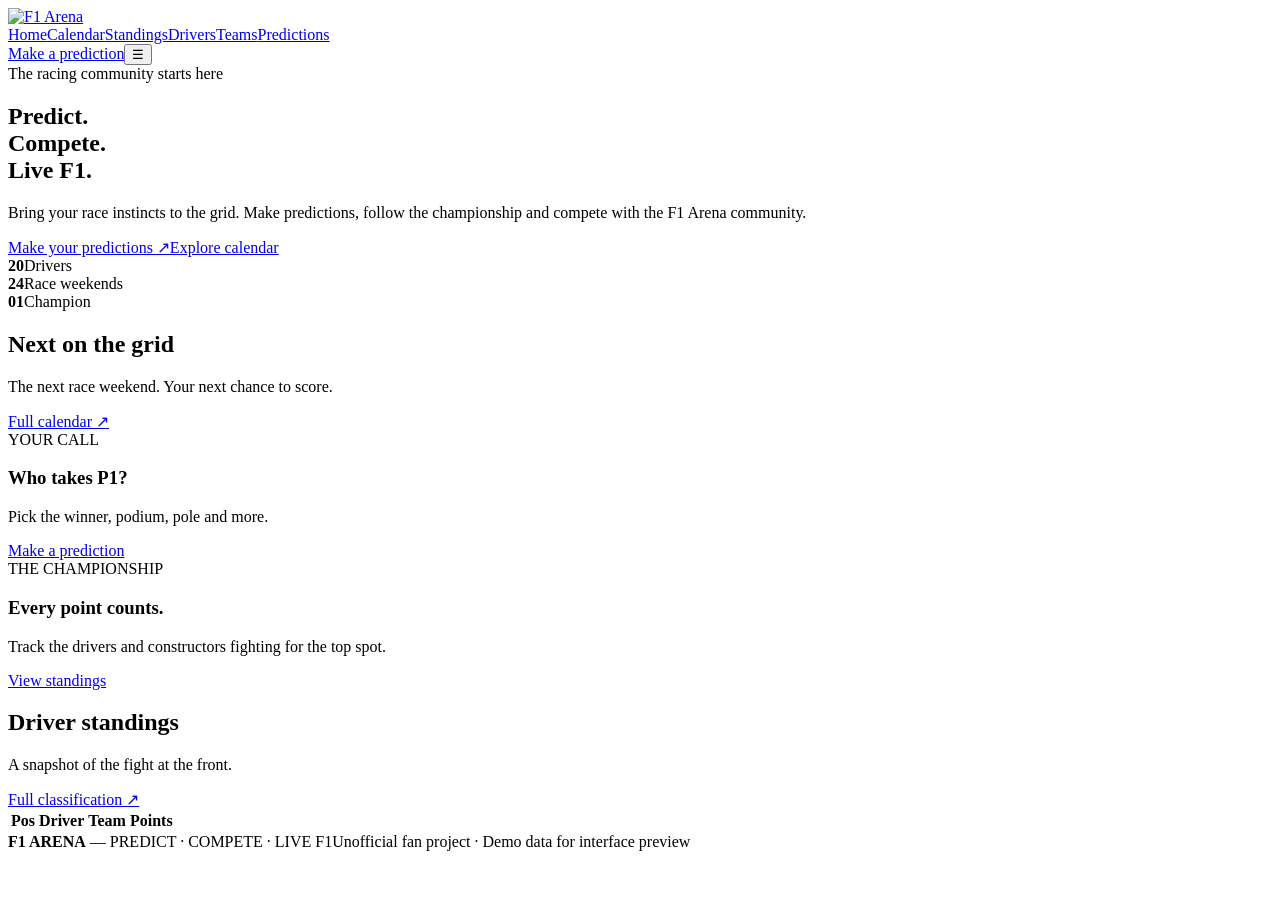
==== index.html @ ac56bf63 "Feat: Ajout du site, premier teste" ====
<!doctype html><html lang="en"><head><meta charset="utf-8"><meta name="viewport" content="width=device-width, initial-scale=1"><meta name="theme-color" content="#070707"><title>Home | F1 Arena</title><link rel="stylesheet" href="css/style.css"></head><body data-page="home"><header class="topbar"><div class="container nav"><a class="brand" href="index.html"><img src="assets/logo-transparent.png" alt="F1 Arena"></a><nav class="navlinks"><a data-page="home" href="index.html">Home</a><a data-page="calendar" href="calendar.html">Calendar</a><a data-page="standings" href="standings.html">Standings</a><a data-page="drivers" href="drivers.html">Drivers</a><a data-page="teams" href="teams.html">Teams</a><a data-page="predictions" href="predictions.html">Predictions</a></nav><a class="btn small" href="predictions.html">Make a prediction</a><button class="menu-toggle" aria-label="Open menu">☰</button></div></header>
<main><section class="hero"><div class="container"><div class="hero-content"><div class="eyebrow">The racing community starts here</div><h1>Predict.<br><span>Compete.</span><br>Live F1.</h1><p>Bring your race instincts to the grid. Make predictions, follow the championship and compete with the F1 Arena community.</p><div class="actions"><a class="btn" href="predictions.html">Make your predictions ↗</a><a class="btn secondary" href="calendar.html">Explore calendar</a></div><div class="hero-stats"><div class="stat"><strong id="driver-count">20</strong><span>Drivers</span></div><div class="stat"><strong>24</strong><span>Race weekends</span></div><div class="stat"><strong>01</strong><span>Champion</span></div></div></div></div></section>
<section class="section"><div class="container"><div class="section-head"><div><div class="redline"></div><h2>Next on the grid</h2><p>The next race weekend. Your next chance to score.</p></div><a class="btn secondary small" href="calendar.html">Full calendar ↗</a></div><div class="grid three"><article class="card race-card" id="next-race"></article><article class="card race-card"><div class="round">YOUR CALL</div><h3>Who takes P1?</h3><p>Pick the winner, podium, pole and more.</p><div class="actions"><a class="btn small" href="predictions.html">Make a prediction</a></div></article><article class="card race-card"><div class="round">THE CHAMPIONSHIP</div><h3>Every point counts.</h3><p>Track the drivers and constructors fighting for the top spot.</p><div class="actions"><a class="btn secondary small" href="standings.html">View standings</a></div></article></div></div></section>
<section class="section" style="padding-top:0"><div class="container"><div class="section-head"><div><div class="redline"></div><h2>Driver standings</h2><p>A snapshot of the fight at the front.</p></div><a class="btn secondary small" href="standings.html">Full classification ↗</a></div><div class="panel table-wrap"><table><thead><tr><th>Pos</th><th>Driver</th><th>Team</th><th style="text-align:right">Points</th></tr></thead><tbody id="home-standings"></tbody></table></div></div></section></main><footer class="footer"><div class="container footer-inner"><span><strong>F1 ARENA</strong> — PREDICT · COMPETE · LIVE F1</span><span>Unofficial fan project · Demo data for interface preview</span></div></footer><script src="js/data.js"></script><script src="js/app.js"></script></body></html>
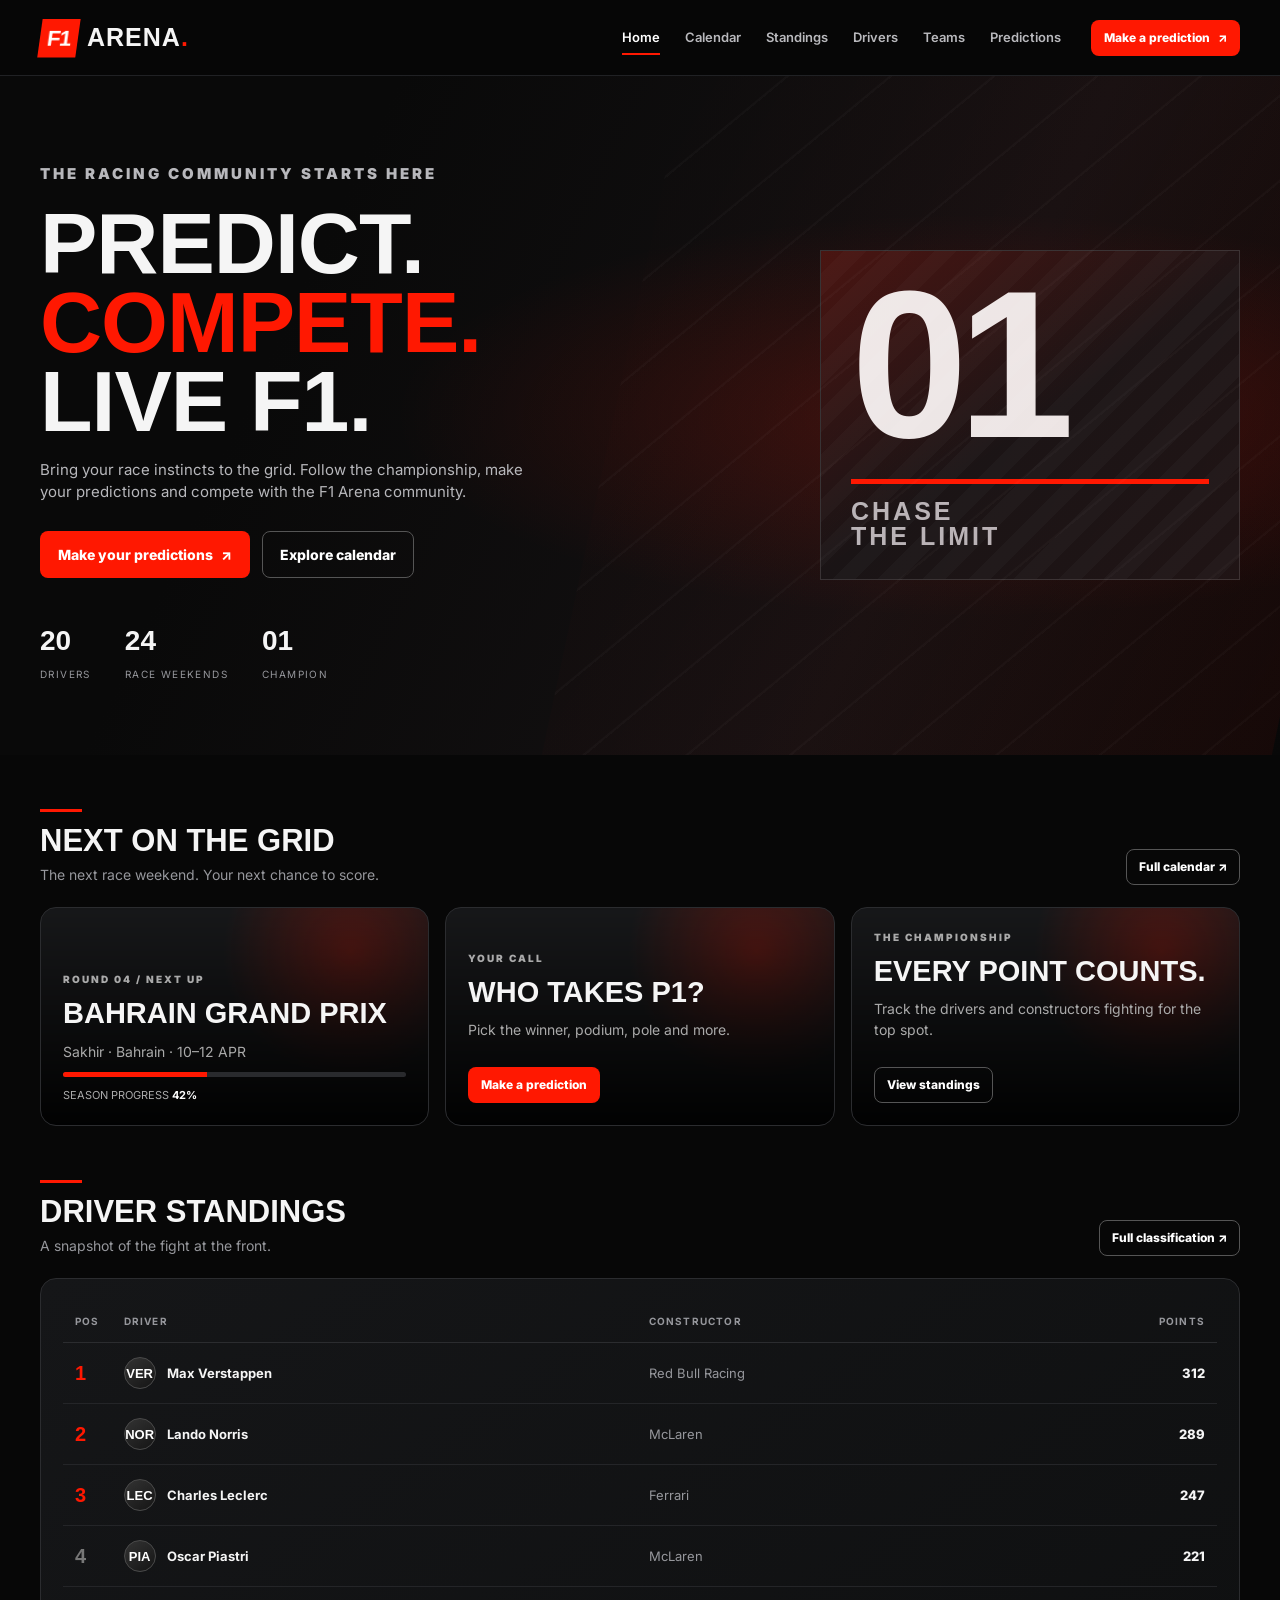
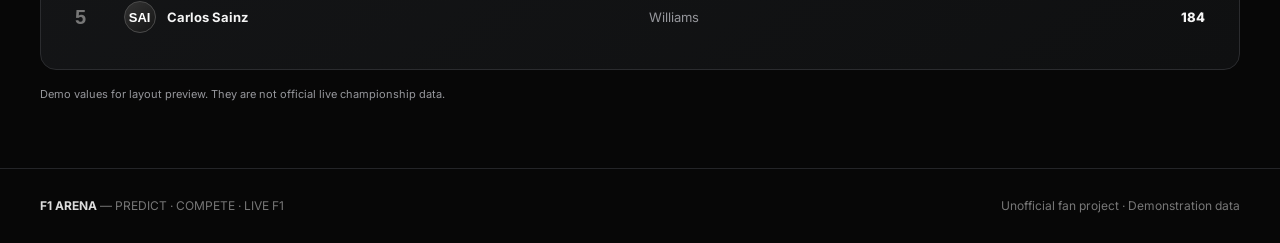
==== commit d8fbc75e: "Feat: Mise a jour du site" ====
--- a/index.html
+++ b/index.html
@@ -1,4 +1,114 @@
-<!doctype html><html lang="en"><head><meta charset="utf-8"><meta name="viewport" content="width=device-width, initial-scale=1"><meta name="theme-color" content="#070707"><title>Home | F1 Arena</title><link rel="stylesheet" href="css/style.css"></head><body data-page="home"><header class="topbar"><div class="container nav"><a class="brand" href="index.html"><img src="assets/logo-transparent.png" alt="F1 Arena"></a><nav class="navlinks"><a data-page="home" href="index.html">Home</a><a data-page="calendar" href="calendar.html">Calendar</a><a data-page="standings" href="standings.html">Standings</a><a data-page="drivers" href="drivers.html">Drivers</a><a data-page="teams" href="teams.html">Teams</a><a data-page="predictions" href="predictions.html">Predictions</a></nav><a class="btn small" href="predictions.html">Make a prediction</a><button class="menu-toggle" aria-label="Open menu">☰</button></div></header>
-<main><section class="hero"><div class="container"><div class="hero-content"><div class="eyebrow">The racing community starts here</div><h1>Predict.<br><span>Compete.</span><br>Live F1.</h1><p>Bring your race instincts to the grid. Make predictions, follow the championship and compete with the F1 Arena community.</p><div class="actions"><a class="btn" href="predictions.html">Make your predictions ↗</a><a class="btn secondary" href="calendar.html">Explore calendar</a></div><div class="hero-stats"><div class="stat"><strong id="driver-count">20</strong><span>Drivers</span></div><div class="stat"><strong>24</strong><span>Race weekends</span></div><div class="stat"><strong>01</strong><span>Champion</span></div></div></div></div></section>
-<section class="section"><div class="container"><div class="section-head"><div><div class="redline"></div><h2>Next on the grid</h2><p>The next race weekend. Your next chance to score.</p></div><a class="btn secondary small" href="calendar.html">Full calendar ↗</a></div><div class="grid three"><article class="card race-card" id="next-race"></article><article class="card race-card"><div class="round">YOUR CALL</div><h3>Who takes P1?</h3><p>Pick the winner, podium, pole and more.</p><div class="actions"><a class="btn small" href="predictions.html">Make a prediction</a></div></article><article class="card race-card"><div class="round">THE CHAMPIONSHIP</div><h3>Every point counts.</h3><p>Track the drivers and constructors fighting for the top spot.</p><div class="actions"><a class="btn secondary small" href="standings.html">View standings</a></div></article></div></div></section>
-<section class="section" style="padding-top:0"><div class="container"><div class="section-head"><div><div class="redline"></div><h2>Driver standings</h2><p>A snapshot of the fight at the front.</p></div><a class="btn secondary small" href="standings.html">Full classification ↗</a></div><div class="panel table-wrap"><table><thead><tr><th>Pos</th><th>Driver</th><th>Team</th><th style="text-align:right">Points</th></tr></thead><tbody id="home-standings"></tbody></table></div></div></section></main><footer class="footer"><div class="container footer-inner"><span><strong>F1 ARENA</strong> — PREDICT · COMPETE · LIVE F1</span><span>Unofficial fan project · Demo data for interface preview</span></div></footer><script src="js/data.js"></script><script src="js/app.js"></script></body></html>
+<!doctype html>
+<html lang="en">
+<head>
+    <meta charset="utf-8">
+    <meta name="viewport" content="width=device-width, initial-scale=1">
+    <meta name="theme-color" content="#070707">
+    <title>F1 Arena | Predict. Compete. Live F1.</title>
+    <meta name="description" content="Follow the F1 Arena championship, explore drivers and teams, and make race predictions.">
+    <link rel="stylesheet" href="css/style.css">
+</head>
+<body data-page="home">
+    <header class="topbar">
+        <div class="container nav">
+            <a class="brand" href="index.html" aria-label="F1 Arena home">
+                <span class="brand-mark">F1</span>
+                <span class="brand-name">ARENA<span class="brand-dot">.</span></span>
+            </a>
+            <button class="menu-toggle" type="button" aria-expanded="false" aria-controls="primary-navigation" aria-label="Open navigation">☰</button>
+            <nav class="navlinks" id="primary-navigation" aria-label="Main navigation">
+                <a data-page="home" href="index.html">Home</a>
+                <a data-page="calendar" href="calendar.html">Calendar</a>
+                <a data-page="standings" href="standings.html">Standings</a>
+                <a data-page="drivers" href="drivers.html">Drivers</a>
+                <a data-page="teams" href="teams.html">Teams</a>
+                <a data-page="predictions" href="predictions.html">Predictions</a>
+            </nav>
+            <a class="btn small nav-cta" href="predictions.html">Make a prediction <span aria-hidden="true">↗</span></a>
+        </div>
+    </header>
+    <main>
+        <section class="hero">
+            <div class="container hero-layout">
+                <div class="hero-content">
+                    <p class="eyebrow">The racing community starts here</p>
+                    <h1>Predict.<br><span>Compete.</span><br>Live F1.</h1>
+                    <p class="hero-copy">Bring your race instincts to the grid. Follow the championship, make your predictions and compete with the F1 Arena community.</p>
+                    <div class="actions">
+                        <a class="btn" href="predictions.html">Make your predictions <span aria-hidden="true">↗</span></a>
+                        <a class="btn secondary" href="calendar.html">Explore calendar</a>
+                    </div>
+                    <div class="hero-stats">
+                        <div class="stat"><strong>20</strong><span>Drivers</span></div>
+                        <div class="stat"><strong>24</strong><span>Race weekends</span></div>
+                        <div class="stat"><strong>01</strong><span>Champion</span></div>
+                    </div>
+                </div>
+                <div class="hero-visual" aria-hidden="true">
+                    <div class="visual-number">01</div>
+                    <div class="visual-line"></div>
+                    <p>CHASE<br>THE LIMIT</p>
+                </div>
+            </div>
+        </section>
+
+        <section class="section">
+            <div class="container">
+                <div class="section-head">
+                    <div><div class="redline"></div><h2>Next on the grid</h2><p>The next race weekend. Your next chance to score.</p></div>
+                    <a class="btn secondary small" href="calendar.html">Full calendar ↗</a>
+                </div>
+                <div class="grid three">
+                    <article class="card race-card race-card-featured">
+                        <p class="round">ROUND 04 / NEXT UP</p>
+                        <h3>Bahrain Grand Prix</h3>
+                        <p>Sakhir · Bahrain · 10–12 APR</p>
+                        <div class="bar"><span style="width:42%"></span></div>
+                        <p class="progress-label">SEASON PROGRESS <strong>42%</strong></p>
+                    </article>
+                    <article class="card race-card">
+                        <p class="round">YOUR CALL</p><h3>Who takes P1?</h3>
+                        <p>Pick the winner, podium, pole and more.</p>
+                        <div class="actions"><a class="btn small" href="predictions.html">Make a prediction</a></div>
+                    </article>
+                    <article class="card race-card">
+                        <p class="round">THE CHAMPIONSHIP</p><h3>Every point counts.</h3>
+                        <p>Track the drivers and constructors fighting for the top spot.</p>
+                        <div class="actions"><a class="btn secondary small" href="standings.html">View standings</a></div>
+                    </article>
+                </div>
+            </div>
+        </section>
+
+        <section class="section section-topless">
+            <div class="container">
+                <div class="section-head">
+                    <div><div class="redline"></div><h2>Driver standings</h2><p>A snapshot of the fight at the front.</p></div>
+                    <a class="btn secondary small" href="standings.html">Full classification ↗</a>
+                </div>
+                <div class="panel table-wrap">
+                    <table>
+                        <thead><tr><th>Pos</th><th>Driver</th><th>Constructor</th><th class="align-right">Points</th></tr></thead>
+                        <tbody>
+                            <tr><td class="pos top">1</td><td><div class="driver-cell"><span class="driver-avatar">VER</span><strong>Max Verstappen</strong></div></td><td class="muted">Red Bull Racing</td><td class="points">312</td></tr>
+                            <tr><td class="pos top">2</td><td><div class="driver-cell"><span class="driver-avatar">NOR</span><strong>Lando Norris</strong></div></td><td class="muted">McLaren</td><td class="points">289</td></tr>
+                            <tr><td class="pos top">3</td><td><div class="driver-cell"><span class="driver-avatar">LEC</span><strong>Charles Leclerc</strong></div></td><td class="muted">Ferrari</td><td class="points">247</td></tr>
+                            <tr><td class="pos">4</td><td><div class="driver-cell"><span class="driver-avatar">PIA</span><strong>Oscar Piastri</strong></div></td><td class="muted">McLaren</td><td class="points">221</td></tr>
+                            <tr><td class="pos">5</td><td><div class="driver-cell"><span class="driver-avatar">SAI</span><strong>Carlos Sainz</strong></div></td><td class="muted">Williams</td><td class="points">184</td></tr>
+                        </tbody>
+                    </table>
+                </div>
+                <p class="data-note">Demo values for layout preview. They are not official live championship data.</p>
+            </div>
+        </section>
+    </main>
+    <footer class="footer">
+        <div class="container footer-inner">
+            <span><strong>F1 ARENA</strong> — PREDICT · COMPETE · LIVE F1</span>
+            <span>Unofficial fan project · Demonstration data</span>
+        </div>
+    </footer>
+    <script src="js/data.js"></script>
+    <script src="js/app.js"></script>
+</body>
+</html>
--- a/css/style.css
+++ b/css/style.css
@@ -0,0 +1,1049 @@
+/* =========================================================
+   F1 ARENA — DESIGN SYSTEM
+   Direction artistique : carbone, rouge course, contraste net
+   CSS écrit manuellement, organisé par composants.
+   ========================================================= */
+
+/* 01. Fondations */
+@import url('https://fonts.googleapis.com/css2?family=Barlow+Condensed:wght@500;600;700;800;900&family=Inter:wght@400;500;600;700;800&display=swap');
+
+:root {
+    --color-red: #ff1801;
+    --color-red-dark: #d91605;
+    --color-background: #070707;
+    --color-surface: #111214;
+    --color-surface-raised: #17181a;
+    --color-border: #2b2c2f;
+    --color-text: #f5f5f5;
+    --color-text-soft: #b8b8bc;
+    --color-muted: #96979c;
+    --color-green: #77e0a0;
+
+    --font-body: 'Inter', Arial, sans-serif;
+    --font-display: 'Barlow Condensed', Impact, sans-serif;
+
+    --radius-small: 8px;
+    --radius-medium: 12px;
+    --radius-large: 16px;
+
+    --content-width: 1200px;
+    --page-gutter: 20px;
+}
+
+/* 02. Reset et styles généraux */
+* {
+    box-sizing: border-box;
+}
+
+html {
+    scroll-behavior: smooth;
+}
+
+body {
+    margin: 0;
+    background: var(--color-background);
+    color: var(--color-text);
+    font-family: var(--font-body);
+    font-size: 14px;
+    line-height: 1.5;
+}
+
+img {
+    display: block;
+    max-width: 100%;
+}
+
+a {
+    color: inherit;
+    text-decoration: none;
+}
+
+button,
+input,
+select,
+textarea {
+    font: inherit;
+}
+
+button,
+.btn {
+    display: inline-flex;
+    align-items: center;
+    justify-content: center;
+    gap: 8px;
+    padding: 12px 17px;
+    border: 1px solid transparent;
+    border-radius: var(--radius-small);
+    background: var(--color-red);
+    color: #fff;
+    font-weight: 800;
+    cursor: pointer;
+    transition: background-color .2s ease, border-color .2s ease, transform .2s ease;
+}
+
+button:hover,
+.btn:hover {
+    background: var(--color-red-dark);
+    transform: translateY(-1px);
+}
+
+button:focus-visible,
+a:focus-visible,
+input:focus-visible,
+select:focus-visible {
+    outline: 2px solid var(--color-red);
+    outline-offset: 3px;
+}
+
+.btn.secondary {
+    border-color: #555;
+    background: transparent;
+    color: #fff;
+}
+
+.btn.secondary:hover {
+    border-color: var(--color-red);
+    background: rgba(255, 24, 1, .08);
+}
+
+.btn.small {
+    padding: 8px 12px;
+    font-size: 12px;
+}
+
+/* 03. Conteneur et navigation */
+.container {
+    width: min(var(--content-width), calc(100% - 2 * var(--page-gutter)));
+    margin-inline: auto;
+}
+
+.topbar {
+    position: sticky;
+    z-index: 20;
+    top: 0;
+    height: 76px;
+    border-bottom: 1px solid #202124;
+    background: rgba(7, 7, 7, .94);
+    backdrop-filter: blur(16px);
+}
+
+.nav {
+    display: flex;
+    align-items: center;
+    gap: 30px;
+    height: 100%;
+}
+
+.brand {
+    display: flex;
+    align-items: center;
+    margin-right: auto;
+}
+
+.brand img {
+    width: 150px;
+    max-height: 48px;
+    object-fit: contain;
+}
+
+.navlinks {
+    display: flex;
+    align-items: center;
+    gap: 25px;
+}
+
+.navlinks a {
+    position: relative;
+    padding-block: 8px;
+    color: #b9b9bd;
+    font-size: 13px;
+    font-weight: 600;
+    transition: color .2s ease;
+}
+
+.navlinks a:hover,
+.navlinks a.active {
+    color: #fff;
+}
+
+.navlinks a.active::after {
+    position: absolute;
+    right: 0;
+    bottom: 0;
+    left: 0;
+    height: 2px;
+    background: var(--color-red);
+    content: '';
+}
+
+.menu-toggle {
+    display: none;
+    padding: 9px 12px;
+    border-color: var(--color-border);
+    background: #1c1d1f;
+}
+
+/* 04. Accueil et grands titres */
+.hero {
+    position: relative;
+    display: flex;
+    align-items: center;
+    min-height: 530px;
+    overflow: hidden;
+    background:
+        radial-gradient(ellipse at 76% 50%, rgba(255, 24, 1, .19), transparent 42%),
+        linear-gradient(115deg, #090909 25%, #141112 70%, #080808);
+}
+
+.hero::after {
+    position: absolute;
+    top: 0;
+    right: -5%;
+    width: 57%;
+    height: 100%;
+    background:
+        linear-gradient(110deg, transparent, rgba(255, 24, 1, .06)),
+        repeating-linear-gradient(
+            135deg,
+            transparent 0 70px,
+            rgba(255, 255, 255, .025) 71px 73px
+        );
+    content: '';
+    transform: skewX(-12deg);
+    pointer-events: none;
+}
+
+.hero-content {
+    position: relative;
+    z-index: 1;
+    max-width: 610px;
+    padding-block: 72px;
+}
+
+.eyebrow {
+    color: var(--color-red);
+    font-size: 11px;
+    font-weight: 900;
+    letter-spacing: 3px;
+    text-transform: uppercase;
+}
+
+.hero h1,
+.page-title {
+    margin: 18px 0;
+    font-family: var(--font-display);
+    font-size: clamp(48px, 7vw, 86px);
+    font-weight: 900;
+    line-height: .92;
+    letter-spacing: -1px;
+    text-transform: uppercase;
+}
+
+.hero h1 span {
+    color: var(--color-red);
+}
+
+.hero p {
+    max-width: 490px;
+    color: var(--color-text-soft);
+    font-size: 15px;
+}
+
+.actions {
+    display: flex;
+    flex-wrap: wrap;
+    gap: 12px;
+    margin-top: 27px;
+}
+
+.hero-stats {
+    display: flex;
+    gap: 34px;
+    margin-top: 42px;
+}
+
+.stat strong {
+    display: block;
+    font-family: var(--font-display);
+    font-size: 28px;
+}
+
+.stat span {
+    color: var(--color-muted);
+    font-size: 10px;
+    letter-spacing: 1.4px;
+    text-transform: uppercase;
+}
+
+.page-hero {
+    padding: 55px 0 32px;
+    border-bottom: 1px solid #202124;
+    background: radial-gradient(ellipse at 85% 0, rgba(255, 24, 1, .14), transparent 40%);
+}
+
+.page-title {
+    margin: 10px 0;
+    font-size: 58px;
+}
+
+.page-hero p {
+    max-width: 620px;
+    color: var(--color-muted);
+}
+
+/* 05. Sections et grilles */
+.section {
+    padding-block: 54px;
+}
+
+.section-head {
+    display: flex;
+    align-items: flex-end;
+    justify-content: space-between;
+    gap: 20px;
+    margin-bottom: 22px;
+}
+
+.section-head h2,
+.panel-title {
+    margin: 0;
+    font-family: var(--font-display);
+    font-size: 31px;
+    font-weight: 800;
+    line-height: 1;
+    text-transform: uppercase;
+}
+
+.section-head p {
+    margin: 8px 0 0;
+    color: var(--color-muted);
+}
+
+.redline {
+    width: 42px;
+    height: 3px;
+    margin-bottom: 13px;
+    background: var(--color-red);
+}
+
+.grid {
+    display: grid;
+    gap: 16px;
+}
+
+.grid.three {
+    grid-template-columns: repeat(3, minmax(0, 1fr));
+}
+
+.grid.two {
+    grid-template-columns: repeat(2, minmax(0, 1fr));
+}
+
+/* 06. Cartes et panneaux */
+.card,
+.panel {
+    overflow: hidden;
+    border: 1px solid var(--color-border);
+    border-radius: var(--radius-large);
+    background: linear-gradient(145deg, #151618, #0f1011);
+}
+
+.card-pad {
+    padding: 22px;
+}
+
+.race-card {
+    position: relative;
+    display: flex;
+    min-height: 210px;
+    flex-direction: column;
+    justify-content: flex-end;
+    padding: 22px;
+    background:
+        linear-gradient(0deg, rgba(0, 0, 0, .95), rgba(0, 0, 0, .1)),
+        radial-gradient(circle at 80% 20%, rgba(255, 24, 1, .28), transparent 36%),
+        #191a1c;
+}
+
+.round {
+    color: var(--color-red);
+    font-size: 10px;
+    font-weight: 900;
+    letter-spacing: 2px;
+}
+
+.race-card h3 {
+    margin: 5px 0;
+    font-family: var(--font-display);
+    font-size: 29px;
+    text-transform: uppercase;
+}
+
+.race-card p {
+    margin: 0;
+    color: #aaa;
+}
+
+.tag {
+    display: inline-block;
+    padding: 4px 7px;
+    border: 1px solid #4b2824;
+    border-radius: 5px;
+    color: #ff6c5e;
+    font-size: 10px;
+    font-weight: 800;
+    letter-spacing: 1px;
+    text-transform: uppercase;
+}
+
+.panel {
+    padding: 22px;
+}
+
+/* 07. Classements et tableaux */
+.table-wrap {
+    overflow-x: auto;
+}
+
+table {
+    width: 100%;
+    border-collapse: collapse;
+    white-space: nowrap;
+}
+
+th {
+    padding: 13px 12px;
+    border-bottom: 1px solid var(--color-border);
+    color: var(--color-muted);
+    font-size: 10px;
+    font-weight: 700;
+    letter-spacing: 1.2px;
+    text-align: left;
+    text-transform: uppercase;
+}
+
+td {
+    padding: 14px 12px;
+    border-bottom: 1px solid #242528;
+    font-size: 13px;
+}
+
+tbody tr:last-child td {
+    border-bottom: 0;
+}
+
+tbody tr:hover {
+    background: #1b1c1f;
+}
+
+.pos {
+    width: 35px;
+    color: #777;
+    font-family: var(--font-display);
+    font-size: 20px;
+    font-weight: 800;
+}
+
+.pos.top {
+    color: var(--color-red);
+}
+
+.driver-cell {
+    display: flex;
+    align-items: center;
+    gap: 11px;
+    font-weight: 700;
+}
+
+.driver-avatar {
+    display: grid;
+    width: 32px;
+    height: 32px;
+    place-items: center;
+    border: 1px solid #4a4a4a;
+    border-radius: 50%;
+    background: linear-gradient(145deg, #333, #151515);
+    color: #fff;
+    font-family: var(--font-display);
+    font-weight: 900;
+}
+
+.team-mark {
+    display: inline-block;
+    width: 3px;
+    height: 23px;
+    margin-right: 8px;
+    border-radius: 3px;
+    background: var(--color-red);
+    vertical-align: middle;
+}
+
+.points {
+    font-weight: 800;
+    text-align: right;
+}
+
+.muted {
+    color: var(--color-muted);
+}
+
+.bar {
+    height: 5px;
+    overflow: hidden;
+    margin-top: 10px;
+    border-radius: 5px;
+    background: #292a2d;
+}
+
+.bar span {
+    display: block;
+    height: 100%;
+    background: var(--color-red);
+}
+
+/* 08. Champs, filtres et formulaires */
+.filters {
+    display: flex;
+    flex-wrap: wrap;
+    gap: 10px;
+    margin: 20px 0;
+}
+
+.field {
+    min-width: 170px;
+    padding: 11px 12px;
+    border: 1px solid #36373a;
+    border-radius: var(--radius-small);
+    outline: none;
+    background: #0a0a0a;
+    color: var(--color-text);
+}
+
+.field:focus {
+    border-color: var(--color-red);
+}
+
+.prediction-form {
+    display: grid;
+    grid-template-columns: repeat(3, minmax(0, 1fr));
+    gap: 14px;
+}
+
+.prediction-field {
+    padding: 15px;
+    border: 1px solid var(--color-border);
+    border-radius: 10px;
+    background: var(--color-surface-raised);
+}
+
+.prediction-field label {
+    display: block;
+    margin-bottom: 10px;
+    font-size: 12px;
+    font-weight: 800;
+}
+
+.prediction-field select {
+    width: 100%;
+    min-width: 0;
+}
+
+.notice {
+    margin: 18px 0;
+    padding: 14px 16px;
+    border: 1px solid #4a2520;
+    border-radius: 9px;
+    background: #191312;
+    color: #ffb2a9;
+    font-size: 12px;
+}
+
+.empty {
+    padding: 35px;
+    color: var(--color-muted);
+    text-align: center;
+}
+
+/* 09. Pilotes et écuries */
+.driver-grid {
+    display: grid;
+    grid-template-columns: repeat(4, minmax(0, 1fr));
+    gap: 14px;
+}
+
+.driver-card {
+    padding: 0;
+}
+
+.driver-top {
+    display: flex;
+    align-items: flex-start;
+    justify-content: space-between;
+    height: 100px;
+    padding: 18px;
+    border-bottom: 3px solid var(--color-red);
+    background:
+        radial-gradient(circle at 80% 30%, rgba(255, 24, 1, .24), transparent 35%),
+        #191a1c;
+}
+
+.driver-number {
+    color: #eee;
+    font-family: var(--font-display);
+    font-size: 48px;
+    font-weight: 900;
+    line-height: 1;
+}
+
+.driver-card h3 {
+    margin: 0;
+    font-family: var(--font-display);
+    font-size: 24px;
+    text-transform: uppercase;
+}
+
+.driver-card .muted {
+    font-size: 12px;
+}
+
+.driver-meta {
+    display: flex;
+    justify-content: space-between;
+    margin-top: 18px;
+    padding-top: 14px;
+    border-top: 1px solid var(--color-border);
+}
+
+.team-grid {
+    display: grid;
+    grid-template-columns: repeat(2, minmax(0, 1fr));
+    gap: 16px;
+}
+
+.team-card {
+    position: relative;
+    padding: 22px;
+}
+
+.team-card::before {
+    position: absolute;
+    top: 0;
+    bottom: 0;
+    left: 0;
+    width: 4px;
+    background: var(--team-color, var(--color-red));
+    content: '';
+}
+
+.team-card h3 {
+    margin: 0;
+    font-family: var(--font-display);
+    font-size: 28px;
+    text-transform: uppercase;
+}
+
+.team-drivers {
+    display: flex;
+    flex-wrap: wrap;
+    gap: 8px;
+    margin: 18px 0;
+}
+
+.pill {
+    padding: 8px 10px;
+    border: 1px solid #333438;
+    border-radius: 7px;
+    color: #ddd;
+    font-size: 12px;
+}
+
+/* 10. Indicateurs, calendrier et pied de page */
+.kpi-grid {
+    display: grid;
+    grid-template-columns: repeat(4, minmax(0, 1fr));
+    gap: 12px;
+}
+
+.kpi {
+    padding: 20px;
+    border: 1px solid var(--color-border);
+    border-radius: var(--radius-medium);
+    background: var(--color-surface);
+}
+
+.kpi strong {
+    display: block;
+    font-family: var(--font-display);
+    font-size: 34px;
+}
+
+.kpi span {
+    color: var(--color-muted);
+    font-size: 10px;
+    letter-spacing: 1px;
+    text-transform: uppercase;
+}
+
+.calendar-row {
+    display: grid;
+    grid-template-columns: 65px 1fr auto;
+    align-items: center;
+    gap: 15px;
+    padding: 18px;
+    border-bottom: 1px solid var(--color-border);
+}
+
+.calendar-row:last-child {
+    border-bottom: 0;
+}
+
+.calendar-round {
+    color: var(--color-red);
+    font-family: var(--font-display);
+    font-size: 25px;
+}
+
+.calendar-row h3 {
+    margin: 0;
+    font-size: 15px;
+}
+
+.calendar-row p {
+    margin: 3px 0 0;
+    color: var(--color-muted);
+    font-size: 12px;
+}
+
+.mobile-only {
+    display: none;
+}
+
+.footer {
+    padding: 28px 0;
+    border-top: 1px solid #242528;
+    color: #777;
+    font-size: 12px;
+}
+
+.footer-inner {
+    display: flex;
+    flex-wrap: wrap;
+    justify-content: space-between;
+    gap: 20px;
+}
+
+.footer strong {
+    color: #ddd;
+}
+
+/* 11. Adaptation tablette */
+@media (max-width: 900px) {
+    .navlinks {
+        gap: 14px;
+    }
+
+    .navlinks a {
+        font-size: 12px;
+    }
+
+    .driver-grid {
+        grid-template-columns: repeat(2, minmax(0, 1fr));
+    }
+
+    .grid.three {
+        grid-template-columns: repeat(2, minmax(0, 1fr));
+    }
+
+    .prediction-form {
+        grid-template-columns: repeat(2, minmax(0, 1fr));
+    }
+
+    .kpi-grid {
+        grid-template-columns: repeat(2, minmax(0, 1fr));
+    }
+}
+
+/* 12. Adaptation mobile */
+@media (max-width: 650px) {
+    :root {
+        --page-gutter: 14px;
+    }
+
+    .topbar {
+        height: 66px;
+    }
+
+    .brand img {
+        width: 125px;
+    }
+
+    .menu-toggle {
+        display: inline-flex;
+    }
+
+    .nav {
+        gap: 12px;
+    }
+
+    .navlinks {
+        position: absolute;
+        top: 65px;
+        right: 0;
+        left: 0;
+        display: none;
+        align-items: stretch;
+        flex-direction: column;
+        gap: 0;
+        padding: 18px 22px;
+        border-bottom: 1px solid var(--color-border);
+        background: #0b0b0b;
+    }
+
+    .navlinks.open {
+        display: flex;
+    }
+
+    .navlinks a {
+        padding: 12px 0;
+        font-size: 14px;
+    }
+
+    .navlinks a.active::after {
+        display: none;
+    }
+
+    .nav .btn {
+        display: none;
+    }
+
+    .hero {
+        min-height: 470px;
+    }
+
+    .hero-content {
+        padding-block: 50px;
+    }
+
+    .hero h1 {
+        font-size: 58px;
+    }
+
+    .hero-stats {
+        gap: 20px;
+    }
+
+    .stat strong {
+        font-size: 24px;
+    }
+
+    .section {
+        padding-block: 38px;
+    }
+
+    .grid.three,
+    .grid.two,
+    .team-grid {
+        grid-template-columns: 1fr;
+    }
+
+    .driver-grid {
+        grid-template-columns: repeat(2, minmax(0, 1fr));
+        gap: 10px;
+    }
+
+    .driver-top {
+        height: 85px;
+        padding: 13px;
+    }
+
+    .driver-number {
+        font-size: 37px;
+    }
+
+    .driver-card .card-pad {
+        padding: 14px;
+    }
+
+    .driver-card h3 {
+        font-size: 20px;
+    }
+
+    .prediction-form {
+        grid-template-columns: 1fr;
+    }
+
+    .page-title {
+        font-size: 48px;
+    }
+
+    .calendar-row {
+        grid-template-columns: 44px 1fr;
+        gap: 10px;
+    }
+
+    .calendar-row .tag {
+        grid-column: 2;
+        justify-self: start;
+    }
+
+    .section-head {
+        align-items: flex-start;
+        flex-direction: column;
+    }
+
+    .kpi-grid {
+        gap: 8px;
+    }
+
+    .kpi {
+        padding: 14px;
+    }
+
+    .kpi strong {
+        font-size: 28px;
+    }
+}
+
+
+/* 13. Ajustements du HTML manuel */
+[hidden] { display: none !important; }
+
+.brand {
+    display: inline-flex;
+    align-items: center;
+    gap: 9px;
+    margin-right: auto;
+    white-space: nowrap;
+}
+.brand-mark {
+    display: grid;
+    width: 38px;
+    height: 38px;
+    place-items: center;
+    transform: skewX(-8deg);
+    background: var(--color-red);
+    color: #fff;
+    font-family: var(--font-display);
+    font-size: 22px;
+    font-weight: 900;
+    letter-spacing: -1px;
+}
+.brand-name {
+    font-family: var(--font-display);
+    font-size: 25px;
+    font-weight: 900;
+    letter-spacing: 1px;
+}
+.brand-dot, .title-dot { color: var(--color-red); }
+.hero-layout {
+    display: flex;
+    align-items: center;
+    justify-content: space-between;
+    gap: 36px;
+}
+.hero-visual {
+    position: relative;
+    display: flex;
+    width: min(40%, 420px);
+    min-height: 330px;
+    flex-direction: column;
+    justify-content: center;
+    overflow: hidden;
+    padding: 30px;
+    border: 1px solid #343436;
+    background:
+        linear-gradient(145deg, rgba(255,24,1,.22), transparent 52%),
+        repeating-linear-gradient(135deg, #141416 0 16px, #191a1c 16px 32px);
+}
+.visual-number {
+    color: rgba(255,255,255,.92);
+    font-family: var(--font-display);
+    font-size: clamp(100px, 18vw, 210px);
+    font-weight: 900;
+    line-height: .8;
+    letter-spacing: -10px;
+}
+.visual-line {
+    width: 100%;
+    height: 5px;
+    margin-top: 30px;
+    background: var(--color-red);
+}
+.hero-visual p {
+    margin: 15px 0 0;
+    font-family: var(--font-display);
+    font-size: 25px;
+    font-weight: 900;
+    letter-spacing: 3px;
+    line-height: 1;
+}
+.section-topless { padding-top: 0; }
+.progress-label {
+    margin-top: 10px !important;
+    font-size: 11px;
+}
+.progress-label strong { color: #fff; }
+.data-note {
+    margin-top: 16px;
+    color: var(--color-muted);
+    font-size: 11px;
+}
+.align-right { text-align: right; }
+.section-head-spaced { margin-top: 40px; }
+.panel-title-spaced { margin-top: 8px; }
+.prediction-actions {
+    display: flex;
+    flex-wrap: wrap;
+    align-items: center;
+    gap: 10px;
+    grid-column: 1 / -1;
+}
+.form-message { margin-top: 16px; }
+.how-step {
+    display: flex;
+    gap: 14px;
+    padding: 18px 0;
+    border-bottom: 1px solid var(--color-border);
+}
+.how-step:last-of-type { margin-bottom: 22px; }
+.step-number {
+    color: var(--color-red);
+    font-family: var(--font-display);
+    font-size: 25px;
+    font-weight: 900;
+}
+.how-step h3 { margin: 0 0 4px; }
+.how-step p { margin: 0; color: var(--color-muted); }
+.visually-hidden {
+    position: absolute;
+    width: 1px;
+    height: 1px;
+    overflow: hidden;
+    clip: rect(0, 0, 0, 0);
+    white-space: nowrap;
+    clip-path: inset(50%);
+}
+.driver-card { border-top: 0; }
+.driver-card .driver-top {
+    border-bottom-color: var(--team-color, var(--color-red));
+    background:
+        radial-gradient(circle at 80% 30%, color-mix(in srgb, var(--team-color, var(--color-red)) 25%, transparent), transparent 35%),
+        #191a1c;
+}
+.driver-team { margin: 0 0 5px; color: var(--color-muted); font-size: 12px; }
+.team-card { padding: 22px; }
+.team-card .eyebrow { margin: 0 0 8px; }
+.calendar-list { padding: 0; }
+.calendar-row[hidden] { display: none !important; }
+
+@media (max-width: 900px) {
+    .hero-visual { width: 35%; min-height: 280px; }
+}
+@media (max-width: 650px) {
+    .hero-layout { display: block; }
+    .hero-visual { display: none; }
+    .brand { gap: 7px; }
+    .brand-mark { width: 33px; height: 33px; font-size: 19px; }
+    .brand-name { font-size: 22px; }
+    .prediction-actions { grid-column: auto; }
+}
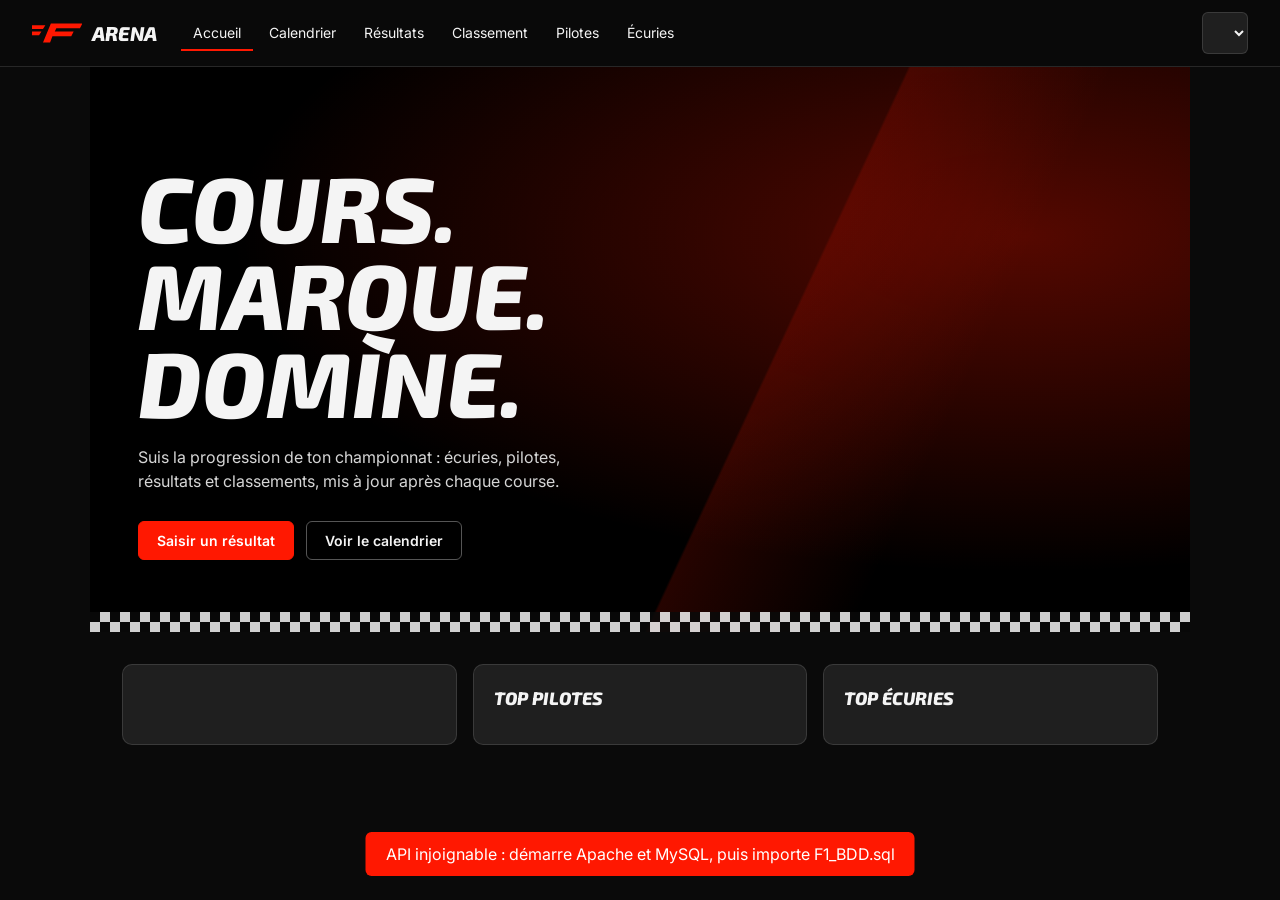
==== commit 519b0986: "Bug: Correction des bug du site" ====
--- a/index.html
+++ b/index.html
@@ -1,114 +1,6 @@
 <!doctype html>
-<html lang="en">
-<head>
-    <meta charset="utf-8">
-    <meta name="viewport" content="width=device-width, initial-scale=1">
-    <meta name="theme-color" content="#070707">
-    <title>F1 Arena | Predict. Compete. Live F1.</title>
-    <meta name="description" content="Follow the F1 Arena championship, explore drivers and teams, and make race predictions.">
-    <link rel="stylesheet" href="css/style.css">
-</head>
-<body data-page="home">
-    <header class="topbar">
-        <div class="container nav">
-            <a class="brand" href="index.html" aria-label="F1 Arena home">
-                <span class="brand-mark">F1</span>
-                <span class="brand-name">ARENA<span class="brand-dot">.</span></span>
-            </a>
-            <button class="menu-toggle" type="button" aria-expanded="false" aria-controls="primary-navigation" aria-label="Open navigation">☰</button>
-            <nav class="navlinks" id="primary-navigation" aria-label="Main navigation">
-                <a data-page="home" href="index.html">Home</a>
-                <a data-page="calendar" href="calendar.html">Calendar</a>
-                <a data-page="standings" href="standings.html">Standings</a>
-                <a data-page="drivers" href="drivers.html">Drivers</a>
-                <a data-page="teams" href="teams.html">Teams</a>
-                <a data-page="predictions" href="predictions.html">Predictions</a>
-            </nav>
-            <a class="btn small nav-cta" href="predictions.html">Make a prediction <span aria-hidden="true">↗</span></a>
-        </div>
-    </header>
-    <main>
-        <section class="hero">
-            <div class="container hero-layout">
-                <div class="hero-content">
-                    <p class="eyebrow">The racing community starts here</p>
-                    <h1>Predict.<br><span>Compete.</span><br>Live F1.</h1>
-                    <p class="hero-copy">Bring your race instincts to the grid. Follow the championship, make your predictions and compete with the F1 Arena community.</p>
-                    <div class="actions">
-                        <a class="btn" href="predictions.html">Make your predictions <span aria-hidden="true">↗</span></a>
-                        <a class="btn secondary" href="calendar.html">Explore calendar</a>
-                    </div>
-                    <div class="hero-stats">
-                        <div class="stat"><strong>20</strong><span>Drivers</span></div>
-                        <div class="stat"><strong>24</strong><span>Race weekends</span></div>
-                        <div class="stat"><strong>01</strong><span>Champion</span></div>
-                    </div>
-                </div>
-                <div class="hero-visual" aria-hidden="true">
-                    <div class="visual-number">01</div>
-                    <div class="visual-line"></div>
-                    <p>CHASE<br>THE LIMIT</p>
-                </div>
-            </div>
-        </section>
-
-        <section class="section">
-            <div class="container">
-                <div class="section-head">
-                    <div><div class="redline"></div><h2>Next on the grid</h2><p>The next race weekend. Your next chance to score.</p></div>
-                    <a class="btn secondary small" href="calendar.html">Full calendar ↗</a>
-                </div>
-                <div class="grid three">
-                    <article class="card race-card race-card-featured">
-                        <p class="round">ROUND 04 / NEXT UP</p>
-                        <h3>Bahrain Grand Prix</h3>
-                        <p>Sakhir · Bahrain · 10–12 APR</p>
-                        <div class="bar"><span style="width:42%"></span></div>
-                        <p class="progress-label">SEASON PROGRESS <strong>42%</strong></p>
-                    </article>
-                    <article class="card race-card">
-                        <p class="round">YOUR CALL</p><h3>Who takes P1?</h3>
-                        <p>Pick the winner, podium, pole and more.</p>
-                        <div class="actions"><a class="btn small" href="predictions.html">Make a prediction</a></div>
-                    </article>
-                    <article class="card race-card">
-                        <p class="round">THE CHAMPIONSHIP</p><h3>Every point counts.</h3>
-                        <p>Track the drivers and constructors fighting for the top spot.</p>
-                        <div class="actions"><a class="btn secondary small" href="standings.html">View standings</a></div>
-                    </article>
-                </div>
-            </div>
-        </section>
-
-        <section class="section section-topless">
-            <div class="container">
-                <div class="section-head">
-                    <div><div class="redline"></div><h2>Driver standings</h2><p>A snapshot of the fight at the front.</p></div>
-                    <a class="btn secondary small" href="standings.html">Full classification ↗</a>
-                </div>
-                <div class="panel table-wrap">
-                    <table>
-                        <thead><tr><th>Pos</th><th>Driver</th><th>Constructor</th><th class="align-right">Points</th></tr></thead>
-                        <tbody>
-                            <tr><td class="pos top">1</td><td><div class="driver-cell"><span class="driver-avatar">VER</span><strong>Max Verstappen</strong></div></td><td class="muted">Red Bull Racing</td><td class="points">312</td></tr>
-                            <tr><td class="pos top">2</td><td><div class="driver-cell"><span class="driver-avatar">NOR</span><strong>Lando Norris</strong></div></td><td class="muted">McLaren</td><td class="points">289</td></tr>
-                            <tr><td class="pos top">3</td><td><div class="driver-cell"><span class="driver-avatar">LEC</span><strong>Charles Leclerc</strong></div></td><td class="muted">Ferrari</td><td class="points">247</td></tr>
-                            <tr><td class="pos">4</td><td><div class="driver-cell"><span class="driver-avatar">PIA</span><strong>Oscar Piastri</strong></div></td><td class="muted">McLaren</td><td class="points">221</td></tr>
-                            <tr><td class="pos">5</td><td><div class="driver-cell"><span class="driver-avatar">SAI</span><strong>Carlos Sainz</strong></div></td><td class="muted">Williams</td><td class="points">184</td></tr>
-                        </tbody>
-                    </table>
-                </div>
-                <p class="data-note">Demo values for layout preview. They are not official live championship data.</p>
-            </div>
-        </section>
-    </main>
-    <footer class="footer">
-        <div class="container footer-inner">
-            <span><strong>F1 ARENA</strong> — PREDICT · COMPETE · LIVE F1</span>
-            <span>Unofficial fan project · Demonstration data</span>
-        </div>
-    </footer>
-    <script src="js/data.js"></script>
-    <script src="js/app.js"></script>
-</body>
-</html>
+<html lang="fr"><head><meta charset="utf-8"><meta name="viewport" content="width=device-width,initial-scale=1"><title>Accueil – Arena</title><link rel="stylesheet" href="css/style.css"></head>
+<body><header id="nav" class="top"></header>
+<main><section class="hero"><h1>Cours.<br>Marque.<br>Domine.</h1><p>Suis la progression de ton championnat : écuries, pilotes, résultats et classements, mis à jour après chaque course.</p><div class="cta"><a class="btn" href="results.html">Saisir un résultat</a><a class="btn ghost" href="calendar.html">Voir le calendrier</a></div></section>
+<section class="grid3"><div class="panel" id="next"></div><div class="panel"><h2>Top pilotes</h2><ol class="mini" id="topD"></ol></div><div class="panel"><h2>Top écuries</h2><ol class="mini" id="topT"></ol></div></section></main>
+<script src="js/common.js"></script><script src="js/index.js"></script></body></html>
--- a/css/style.css
+++ b/css/style.css
@@ -1,1049 +1,56 @@
-/* =========================================================
-   F1 ARENA — DESIGN SYSTEM
-   Direction artistique : carbone, rouge course, contraste net
-   CSS écrit manuellement, organisé par composants.
-   ========================================================= */
-
-/* 01. Fondations */
-@import url('https://fonts.googleapis.com/css2?family=Barlow+Condensed:wght@500;600;700;800;900&family=Inter:wght@400;500;600;700;800&display=swap');
-
-:root {
-    --color-red: #ff1801;
-    --color-red-dark: #d91605;
-    --color-background: #070707;
-    --color-surface: #111214;
-    --color-surface-raised: #17181a;
-    --color-border: #2b2c2f;
-    --color-text: #f5f5f5;
-    --color-text-soft: #b8b8bc;
-    --color-muted: #96979c;
-    --color-green: #77e0a0;
-
-    --font-body: 'Inter', Arial, sans-serif;
-    --font-display: 'Barlow Condensed', Impact, sans-serif;
-
-    --radius-small: 8px;
-    --radius-medium: 12px;
-    --radius-large: 16px;
-
-    --content-width: 1200px;
-    --page-gutter: 20px;
-}
-
-/* 02. Reset et styles généraux */
-* {
-    box-sizing: border-box;
-}
-
-html {
-    scroll-behavior: smooth;
-}
-
-body {
-    margin: 0;
-    background: var(--color-background);
-    color: var(--color-text);
-    font-family: var(--font-body);
-    font-size: 14px;
-    line-height: 1.5;
-}
-
-img {
-    display: block;
-    max-width: 100%;
-}
-
-a {
-    color: inherit;
-    text-decoration: none;
-}
-
-button,
-input,
-select,
-textarea {
-    font: inherit;
-}
-
-button,
-.btn {
-    display: inline-flex;
-    align-items: center;
-    justify-content: center;
-    gap: 8px;
-    padding: 12px 17px;
-    border: 1px solid transparent;
-    border-radius: var(--radius-small);
-    background: var(--color-red);
-    color: #fff;
-    font-weight: 800;
-    cursor: pointer;
-    transition: background-color .2s ease, border-color .2s ease, transform .2s ease;
-}
-
-button:hover,
-.btn:hover {
-    background: var(--color-red-dark);
-    transform: translateY(-1px);
-}
-
-button:focus-visible,
-a:focus-visible,
-input:focus-visible,
-select:focus-visible {
-    outline: 2px solid var(--color-red);
-    outline-offset: 3px;
-}
-
-.btn.secondary {
-    border-color: #555;
-    background: transparent;
-    color: #fff;
-}
-
-.btn.secondary:hover {
-    border-color: var(--color-red);
-    background: rgba(255, 24, 1, .08);
-}
-
-.btn.small {
-    padding: 8px 12px;
-    font-size: 12px;
-}
-
-/* 03. Conteneur et navigation */
-.container {
-    width: min(var(--content-width), calc(100% - 2 * var(--page-gutter)));
-    margin-inline: auto;
-}
-
-.topbar {
-    position: sticky;
-    z-index: 20;
-    top: 0;
-    height: 76px;
-    border-bottom: 1px solid #202124;
-    background: rgba(7, 7, 7, .94);
-    backdrop-filter: blur(16px);
-}
-
-.nav {
-    display: flex;
-    align-items: center;
-    gap: 30px;
-    height: 100%;
-}
-
-.brand {
-    display: flex;
-    align-items: center;
-    margin-right: auto;
-}
-
-.brand img {
-    width: 150px;
-    max-height: 48px;
-    object-fit: contain;
-}
-
-.navlinks {
-    display: flex;
-    align-items: center;
-    gap: 25px;
-}
-
-.navlinks a {
-    position: relative;
-    padding-block: 8px;
-    color: #b9b9bd;
-    font-size: 13px;
-    font-weight: 600;
-    transition: color .2s ease;
-}
-
-.navlinks a:hover,
-.navlinks a.active {
-    color: #fff;
-}
-
-.navlinks a.active::after {
-    position: absolute;
-    right: 0;
-    bottom: 0;
-    left: 0;
-    height: 2px;
-    background: var(--color-red);
-    content: '';
-}
-
-.menu-toggle {
-    display: none;
-    padding: 9px 12px;
-    border-color: var(--color-border);
-    background: #1c1d1f;
-}
-
-/* 04. Accueil et grands titres */
-.hero {
-    position: relative;
-    display: flex;
-    align-items: center;
-    min-height: 530px;
-    overflow: hidden;
-    background:
-        radial-gradient(ellipse at 76% 50%, rgba(255, 24, 1, .19), transparent 42%),
-        linear-gradient(115deg, #090909 25%, #141112 70%, #080808);
-}
-
-.hero::after {
-    position: absolute;
-    top: 0;
-    right: -5%;
-    width: 57%;
-    height: 100%;
-    background:
-        linear-gradient(110deg, transparent, rgba(255, 24, 1, .06)),
-        repeating-linear-gradient(
-            135deg,
-            transparent 0 70px,
-            rgba(255, 255, 255, .025) 71px 73px
-        );
-    content: '';
-    transform: skewX(-12deg);
-    pointer-events: none;
-}
-
-.hero-content {
-    position: relative;
-    z-index: 1;
-    max-width: 610px;
-    padding-block: 72px;
-}
-
-.eyebrow {
-    color: var(--color-red);
-    font-size: 11px;
-    font-weight: 900;
-    letter-spacing: 3px;
-    text-transform: uppercase;
-}
-
-.hero h1,
-.page-title {
-    margin: 18px 0;
-    font-family: var(--font-display);
-    font-size: clamp(48px, 7vw, 86px);
-    font-weight: 900;
-    line-height: .92;
-    letter-spacing: -1px;
-    text-transform: uppercase;
-}
-
-.hero h1 span {
-    color: var(--color-red);
-}
-
-.hero p {
-    max-width: 490px;
-    color: var(--color-text-soft);
-    font-size: 15px;
-}
-
-.actions {
-    display: flex;
-    flex-wrap: wrap;
-    gap: 12px;
-    margin-top: 27px;
-}
-
-.hero-stats {
-    display: flex;
-    gap: 34px;
-    margin-top: 42px;
-}
-
-.stat strong {
-    display: block;
-    font-family: var(--font-display);
-    font-size: 28px;
-}
-
-.stat span {
-    color: var(--color-muted);
-    font-size: 10px;
-    letter-spacing: 1.4px;
-    text-transform: uppercase;
-}
-
-.page-hero {
-    padding: 55px 0 32px;
-    border-bottom: 1px solid #202124;
-    background: radial-gradient(ellipse at 85% 0, rgba(255, 24, 1, .14), transparent 40%);
-}
-
-.page-title {
-    margin: 10px 0;
-    font-size: 58px;
-}
-
-.page-hero p {
-    max-width: 620px;
-    color: var(--color-muted);
-}
-
-/* 05. Sections et grilles */
-.section {
-    padding-block: 54px;
-}
-
-.section-head {
-    display: flex;
-    align-items: flex-end;
-    justify-content: space-between;
-    gap: 20px;
-    margin-bottom: 22px;
-}
-
-.section-head h2,
-.panel-title {
-    margin: 0;
-    font-family: var(--font-display);
-    font-size: 31px;
-    font-weight: 800;
-    line-height: 1;
-    text-transform: uppercase;
-}
-
-.section-head p {
-    margin: 8px 0 0;
-    color: var(--color-muted);
-}
-
-.redline {
-    width: 42px;
-    height: 3px;
-    margin-bottom: 13px;
-    background: var(--color-red);
-}
-
-.grid {
-    display: grid;
-    gap: 16px;
-}
-
-.grid.three {
-    grid-template-columns: repeat(3, minmax(0, 1fr));
-}
-
-.grid.two {
-    grid-template-columns: repeat(2, minmax(0, 1fr));
-}
-
-/* 06. Cartes et panneaux */
-.card,
-.panel {
-    overflow: hidden;
-    border: 1px solid var(--color-border);
-    border-radius: var(--radius-large);
-    background: linear-gradient(145deg, #151618, #0f1011);
-}
-
-.card-pad {
-    padding: 22px;
-}
-
-.race-card {
-    position: relative;
-    display: flex;
-    min-height: 210px;
-    flex-direction: column;
-    justify-content: flex-end;
-    padding: 22px;
-    background:
-        linear-gradient(0deg, rgba(0, 0, 0, .95), rgba(0, 0, 0, .1)),
-        radial-gradient(circle at 80% 20%, rgba(255, 24, 1, .28), transparent 36%),
-        #191a1c;
-}
-
-.round {
-    color: var(--color-red);
-    font-size: 10px;
-    font-weight: 900;
-    letter-spacing: 2px;
-}
-
-.race-card h3 {
-    margin: 5px 0;
-    font-family: var(--font-display);
-    font-size: 29px;
-    text-transform: uppercase;
-}
-
-.race-card p {
-    margin: 0;
-    color: #aaa;
-}
-
-.tag {
-    display: inline-block;
-    padding: 4px 7px;
-    border: 1px solid #4b2824;
-    border-radius: 5px;
-    color: #ff6c5e;
-    font-size: 10px;
-    font-weight: 800;
-    letter-spacing: 1px;
-    text-transform: uppercase;
-}
-
-.panel {
-    padding: 22px;
-}
-
-/* 07. Classements et tableaux */
-.table-wrap {
-    overflow-x: auto;
-}
-
-table {
-    width: 100%;
-    border-collapse: collapse;
-    white-space: nowrap;
-}
-
-th {
-    padding: 13px 12px;
-    border-bottom: 1px solid var(--color-border);
-    color: var(--color-muted);
-    font-size: 10px;
-    font-weight: 700;
-    letter-spacing: 1.2px;
-    text-align: left;
-    text-transform: uppercase;
-}
-
-td {
-    padding: 14px 12px;
-    border-bottom: 1px solid #242528;
-    font-size: 13px;
-}
-
-tbody tr:last-child td {
-    border-bottom: 0;
-}
-
-tbody tr:hover {
-    background: #1b1c1f;
-}
-
-.pos {
-    width: 35px;
-    color: #777;
-    font-family: var(--font-display);
-    font-size: 20px;
-    font-weight: 800;
-}
-
-.pos.top {
-    color: var(--color-red);
-}
-
-.driver-cell {
-    display: flex;
-    align-items: center;
-    gap: 11px;
-    font-weight: 700;
-}
-
-.driver-avatar {
-    display: grid;
-    width: 32px;
-    height: 32px;
-    place-items: center;
-    border: 1px solid #4a4a4a;
-    border-radius: 50%;
-    background: linear-gradient(145deg, #333, #151515);
-    color: #fff;
-    font-family: var(--font-display);
-    font-weight: 900;
-}
-
-.team-mark {
-    display: inline-block;
-    width: 3px;
-    height: 23px;
-    margin-right: 8px;
-    border-radius: 3px;
-    background: var(--color-red);
-    vertical-align: middle;
-}
-
-.points {
-    font-weight: 800;
-    text-align: right;
-}
-
-.muted {
-    color: var(--color-muted);
-}
-
-.bar {
-    height: 5px;
-    overflow: hidden;
-    margin-top: 10px;
-    border-radius: 5px;
-    background: #292a2d;
-}
-
-.bar span {
-    display: block;
-    height: 100%;
-    background: var(--color-red);
-}
-
-/* 08. Champs, filtres et formulaires */
-.filters {
-    display: flex;
-    flex-wrap: wrap;
-    gap: 10px;
-    margin: 20px 0;
-}
-
-.field {
-    min-width: 170px;
-    padding: 11px 12px;
-    border: 1px solid #36373a;
-    border-radius: var(--radius-small);
-    outline: none;
-    background: #0a0a0a;
-    color: var(--color-text);
-}
-
-.field:focus {
-    border-color: var(--color-red);
-}
-
-.prediction-form {
-    display: grid;
-    grid-template-columns: repeat(3, minmax(0, 1fr));
-    gap: 14px;
-}
-
-.prediction-field {
-    padding: 15px;
-    border: 1px solid var(--color-border);
-    border-radius: 10px;
-    background: var(--color-surface-raised);
-}
-
-.prediction-field label {
-    display: block;
-    margin-bottom: 10px;
-    font-size: 12px;
-    font-weight: 800;
-}
-
-.prediction-field select {
-    width: 100%;
-    min-width: 0;
-}
-
-.notice {
-    margin: 18px 0;
-    padding: 14px 16px;
-    border: 1px solid #4a2520;
-    border-radius: 9px;
-    background: #191312;
-    color: #ffb2a9;
-    font-size: 12px;
-}
-
-.empty {
-    padding: 35px;
-    color: var(--color-muted);
-    text-align: center;
-}
-
-/* 09. Pilotes et écuries */
-.driver-grid {
-    display: grid;
-    grid-template-columns: repeat(4, minmax(0, 1fr));
-    gap: 14px;
-}
-
-.driver-card {
-    padding: 0;
-}
-
-.driver-top {
-    display: flex;
-    align-items: flex-start;
-    justify-content: space-between;
-    height: 100px;
-    padding: 18px;
-    border-bottom: 3px solid var(--color-red);
-    background:
-        radial-gradient(circle at 80% 30%, rgba(255, 24, 1, .24), transparent 35%),
-        #191a1c;
-}
-
-.driver-number {
-    color: #eee;
-    font-family: var(--font-display);
-    font-size: 48px;
-    font-weight: 900;
-    line-height: 1;
-}
-
-.driver-card h3 {
-    margin: 0;
-    font-family: var(--font-display);
-    font-size: 24px;
-    text-transform: uppercase;
-}
-
-.driver-card .muted {
-    font-size: 12px;
-}
-
-.driver-meta {
-    display: flex;
-    justify-content: space-between;
-    margin-top: 18px;
-    padding-top: 14px;
-    border-top: 1px solid var(--color-border);
-}
-
-.team-grid {
-    display: grid;
-    grid-template-columns: repeat(2, minmax(0, 1fr));
-    gap: 16px;
-}
-
-.team-card {
-    position: relative;
-    padding: 22px;
-}
-
-.team-card::before {
-    position: absolute;
-    top: 0;
-    bottom: 0;
-    left: 0;
-    width: 4px;
-    background: var(--team-color, var(--color-red));
-    content: '';
-}
-
-.team-card h3 {
-    margin: 0;
-    font-family: var(--font-display);
-    font-size: 28px;
-    text-transform: uppercase;
-}
-
-.team-drivers {
-    display: flex;
-    flex-wrap: wrap;
-    gap: 8px;
-    margin: 18px 0;
-}
-
-.pill {
-    padding: 8px 10px;
-    border: 1px solid #333438;
-    border-radius: 7px;
-    color: #ddd;
-    font-size: 12px;
-}
-
-/* 10. Indicateurs, calendrier et pied de page */
-.kpi-grid {
-    display: grid;
-    grid-template-columns: repeat(4, minmax(0, 1fr));
-    gap: 12px;
-}
-
-.kpi {
-    padding: 20px;
-    border: 1px solid var(--color-border);
-    border-radius: var(--radius-medium);
-    background: var(--color-surface);
-}
-
-.kpi strong {
-    display: block;
-    font-family: var(--font-display);
-    font-size: 34px;
-}
-
-.kpi span {
-    color: var(--color-muted);
-    font-size: 10px;
-    letter-spacing: 1px;
-    text-transform: uppercase;
-}
-
-.calendar-row {
-    display: grid;
-    grid-template-columns: 65px 1fr auto;
-    align-items: center;
-    gap: 15px;
-    padding: 18px;
-    border-bottom: 1px solid var(--color-border);
-}
-
-.calendar-row:last-child {
-    border-bottom: 0;
-}
-
-.calendar-round {
-    color: var(--color-red);
-    font-family: var(--font-display);
-    font-size: 25px;
-}
-
-.calendar-row h3 {
-    margin: 0;
-    font-size: 15px;
-}
-
-.calendar-row p {
-    margin: 3px 0 0;
-    color: var(--color-muted);
-    font-size: 12px;
-}
-
-.mobile-only {
-    display: none;
-}
-
-.footer {
-    padding: 28px 0;
-    border-top: 1px solid #242528;
-    color: #777;
-    font-size: 12px;
-}
-
-.footer-inner {
-    display: flex;
-    flex-wrap: wrap;
-    justify-content: space-between;
-    gap: 20px;
-}
-
-.footer strong {
-    color: #ddd;
-}
-
-/* 11. Adaptation tablette */
-@media (max-width: 900px) {
-    .navlinks {
-        gap: 14px;
-    }
-
-    .navlinks a {
-        font-size: 12px;
-    }
-
-    .driver-grid {
-        grid-template-columns: repeat(2, minmax(0, 1fr));
-    }
-
-    .grid.three {
-        grid-template-columns: repeat(2, minmax(0, 1fr));
-    }
-
-    .prediction-form {
-        grid-template-columns: repeat(2, minmax(0, 1fr));
-    }
-
-    .kpi-grid {
-        grid-template-columns: repeat(2, minmax(0, 1fr));
-    }
-}
-
-/* 12. Adaptation mobile */
-@media (max-width: 650px) {
-    :root {
-        --page-gutter: 14px;
-    }
-
-    .topbar {
-        height: 66px;
-    }
-
-    .brand img {
-        width: 125px;
-    }
-
-    .menu-toggle {
-        display: inline-flex;
-    }
-
-    .nav {
-        gap: 12px;
-    }
-
-    .navlinks {
-        position: absolute;
-        top: 65px;
-        right: 0;
-        left: 0;
-        display: none;
-        align-items: stretch;
-        flex-direction: column;
-        gap: 0;
-        padding: 18px 22px;
-        border-bottom: 1px solid var(--color-border);
-        background: #0b0b0b;
-    }
-
-    .navlinks.open {
-        display: flex;
-    }
-
-    .navlinks a {
-        padding: 12px 0;
-        font-size: 14px;
-    }
-
-    .navlinks a.active::after {
-        display: none;
-    }
-
-    .nav .btn {
-        display: none;
-    }
-
-    .hero {
-        min-height: 470px;
-    }
-
-    .hero-content {
-        padding-block: 50px;
-    }
-
-    .hero h1 {
-        font-size: 58px;
-    }
-
-    .hero-stats {
-        gap: 20px;
-    }
-
-    .stat strong {
-        font-size: 24px;
-    }
-
-    .section {
-        padding-block: 38px;
-    }
-
-    .grid.three,
-    .grid.two,
-    .team-grid {
-        grid-template-columns: 1fr;
-    }
-
-    .driver-grid {
-        grid-template-columns: repeat(2, minmax(0, 1fr));
-        gap: 10px;
-    }
-
-    .driver-top {
-        height: 85px;
-        padding: 13px;
-    }
-
-    .driver-number {
-        font-size: 37px;
-    }
-
-    .driver-card .card-pad {
-        padding: 14px;
-    }
-
-    .driver-card h3 {
-        font-size: 20px;
-    }
-
-    .prediction-form {
-        grid-template-columns: 1fr;
-    }
-
-    .page-title {
-        font-size: 48px;
-    }
-
-    .calendar-row {
-        grid-template-columns: 44px 1fr;
-        gap: 10px;
-    }
-
-    .calendar-row .tag {
-        grid-column: 2;
-        justify-self: start;
-    }
-
-    .section-head {
-        align-items: flex-start;
-        flex-direction: column;
-    }
-
-    .kpi-grid {
-        gap: 8px;
-    }
-
-    .kpi {
-        padding: 14px;
-    }
-
-    .kpi strong {
-        font-size: 28px;
-    }
-}
-
-
-/* 13. Ajustements du HTML manuel */
-[hidden] { display: none !important; }
-
-.brand {
-    display: inline-flex;
-    align-items: center;
-    gap: 9px;
-    margin-right: auto;
-    white-space: nowrap;
-}
-.brand-mark {
-    display: grid;
-    width: 38px;
-    height: 38px;
-    place-items: center;
-    transform: skewX(-8deg);
-    background: var(--color-red);
-    color: #fff;
-    font-family: var(--font-display);
-    font-size: 22px;
-    font-weight: 900;
-    letter-spacing: -1px;
-}
-.brand-name {
-    font-family: var(--font-display);
-    font-size: 25px;
-    font-weight: 900;
-    letter-spacing: 1px;
-}
-.brand-dot, .title-dot { color: var(--color-red); }
-.hero-layout {
-    display: flex;
-    align-items: center;
-    justify-content: space-between;
-    gap: 36px;
-}
-.hero-visual {
-    position: relative;
-    display: flex;
-    width: min(40%, 420px);
-    min-height: 330px;
-    flex-direction: column;
-    justify-content: center;
-    overflow: hidden;
-    padding: 30px;
-    border: 1px solid #343436;
-    background:
-        linear-gradient(145deg, rgba(255,24,1,.22), transparent 52%),
-        repeating-linear-gradient(135deg, #141416 0 16px, #191a1c 16px 32px);
-}
-.visual-number {
-    color: rgba(255,255,255,.92);
-    font-family: var(--font-display);
-    font-size: clamp(100px, 18vw, 210px);
-    font-weight: 900;
-    line-height: .8;
-    letter-spacing: -10px;
-}
-.visual-line {
-    width: 100%;
-    height: 5px;
-    margin-top: 30px;
-    background: var(--color-red);
-}
-.hero-visual p {
-    margin: 15px 0 0;
-    font-family: var(--font-display);
-    font-size: 25px;
-    font-weight: 900;
-    letter-spacing: 3px;
-    line-height: 1;
-}
-.section-topless { padding-top: 0; }
-.progress-label {
-    margin-top: 10px !important;
-    font-size: 11px;
-}
-.progress-label strong { color: #fff; }
-.data-note {
-    margin-top: 16px;
-    color: var(--color-muted);
-    font-size: 11px;
-}
-.align-right { text-align: right; }
-.section-head-spaced { margin-top: 40px; }
-.panel-title-spaced { margin-top: 8px; }
-.prediction-actions {
-    display: flex;
-    flex-wrap: wrap;
-    align-items: center;
-    gap: 10px;
-    grid-column: 1 / -1;
-}
-.form-message { margin-top: 16px; }
-.how-step {
-    display: flex;
-    gap: 14px;
-    padding: 18px 0;
-    border-bottom: 1px solid var(--color-border);
-}
-.how-step:last-of-type { margin-bottom: 22px; }
-.step-number {
-    color: var(--color-red);
-    font-family: var(--font-display);
-    font-size: 25px;
-    font-weight: 900;
-}
-.how-step h3 { margin: 0 0 4px; }
-.how-step p { margin: 0; color: var(--color-muted); }
-.visually-hidden {
-    position: absolute;
-    width: 1px;
-    height: 1px;
-    overflow: hidden;
-    clip: rect(0, 0, 0, 0);
-    white-space: nowrap;
-    clip-path: inset(50%);
-}
-.driver-card { border-top: 0; }
-.driver-card .driver-top {
-    border-bottom-color: var(--team-color, var(--color-red));
-    background:
-        radial-gradient(circle at 80% 30%, color-mix(in srgb, var(--team-color, var(--color-red)) 25%, transparent), transparent 35%),
-        #191a1c;
-}
-.driver-team { margin: 0 0 5px; color: var(--color-muted); font-size: 12px; }
-.team-card { padding: 22px; }
-.team-card .eyebrow { margin: 0 0 8px; }
-.calendar-list { padding: 0; }
-.calendar-row[hidden] { display: none !important; }
-
-@media (max-width: 900px) {
-    .hero-visual { width: 35%; min-height: 280px; }
-}
-@media (max-width: 650px) {
-    .hero-layout { display: block; }
-    .hero-visual { display: none; }
-    .brand { gap: 7px; }
-    .brand-mark { width: 33px; height: 33px; font-size: 19px; }
-    .brand-name { font-size: 22px; }
-    .prediction-actions { grid-column: auto; }
-}
+@import url('https://fonts.googleapis.com/css2?family=Exo+2:ital,wght@1,800;1,900&family=Inter:wght@400;600&display=swap');
+:root{--red:#FF1801;--carbon:#0A0A0A;--track:#1F1F1F;--neutral:#F4F4F4;--line:#ffffff1f;--mut:#9b9b9b}
+*{box-sizing:border-box;margin:0}
+body{background:var(--carbon);color:var(--neutral);font:16px/1.5 Inter,system-ui,sans-serif;min-height:100vh}
+h1,h2,h3,.brand b,.num,.big{font-family:'Exo 2','Formula',Impact,sans-serif;font-style:italic;font-weight:800;text-transform:uppercase}
+a{color:var(--red)}
+:focus-visible{outline:2px solid var(--red);outline-offset:2px}
+.top{position:sticky;top:0;z-index:5;display:flex;align-items:center;gap:24px;padding:12px 32px;background:#0a0a0aee;backdrop-filter:blur(8px);border-bottom:1px solid var(--line)}
+.brand{display:flex;align-items:center;gap:10px;color:var(--neutral);text-decoration:none;font-size:20px}
+.mark{height:22px;fill:var(--red)}
+.top nav{display:flex;gap:4px;flex:1;overflow-x:auto}
+.top nav a{color:var(--neutral);text-decoration:none;padding:6px 12px;font-size:14px;border-bottom:2px solid transparent;white-space:nowrap}
+.top nav a:hover{color:var(--red)}.top nav a.on{border-color:var(--red)}
+select,input{background:var(--track);color:var(--neutral);border:1px solid var(--line);border-radius:6px;padding:9px 12px;font:inherit;max-width:100%}
+select:focus,input:focus{border-color:var(--red);outline:none}
+input[type=color]{padding:2px;height:40px;width:60px}input[type=checkbox]{accent-color:var(--red);width:18px;height:18px}
+main{max-width:1100px;margin:0 auto;padding:32px}
+main>h1{font-size:clamp(28px,5vw,44px);margin-bottom:24px}
+h2{font-size:18px;margin-bottom:12px}
+.hero{position:relative;overflow:hidden;margin:-32px -32px 32px;padding:96px 48px 72px;background:radial-gradient(ellipse at 85% 30%,#ff180155,transparent 60%),linear-gradient(115deg,transparent 60%,#ff180126 60.2%,transparent 75%),#000}
+.hero::after{content:"";position:absolute;inset:auto 0 0;height:20px;background:conic-gradient(#f4f4f4 25%,#0a0a0a 0 50%,#f4f4f4 0 75%,#0a0a0a 0) 0 0/20px 20px;opacity:.85}
+.hero h1{font-size:clamp(44px,9vw,92px);line-height:.95}.hero p{max-width:46ch;margin:20px 0 28px;color:#d6d6d6}
+.cta{display:flex;gap:12px;flex-wrap:wrap}
+.btn,button{background:var(--red);color:#fff;border:1px solid var(--red);border-radius:6px;padding:10px 18px;font:600 14px Inter,sans-serif;cursor:pointer;text-decoration:none;display:inline-block}
+.btn:hover,button:hover{filter:brightness(1.15)}
+.ghost,button.ghost,.acts button,button[type=reset]{background:transparent;color:var(--neutral);border-color:#ffffff55}
+.acts button.del{color:#ff7a6e;border-color:#ff7a6e55}.small{padding:6px 12px;margin-top:10px}
+.grid3{display:grid;grid-template-columns:repeat(auto-fit,minmax(280px,1fr));gap:16px}
+.panel,.card,form.panel{background:var(--track);border:1px solid var(--line);border-radius:10px;padding:20px}
+form.panel{display:flex;flex-wrap:wrap;gap:12px;align-items:end;margin-bottom:24px}
+form label{display:flex;flex-direction:column;gap:4px;font-size:13px;color:var(--mut)}
+form label.row{flex-direction:row;align-items:center;color:var(--neutral);gap:8px}
+.big{font-size:26px;line-height:1.1}.mut{color:var(--mut)}
+.mini{list-style:none;padding:0}.mini li{display:flex;align-items:center;gap:10px;padding:8px 0;border-top:1px solid var(--line)}
+.mini i{font:italic 800 14px 'Exo 2',sans-serif;color:var(--red);width:16px}.mini span{flex:1}
+em.dot,.mini em{display:inline-block;width:10px;height:10px;border-radius:2px;margin-right:8px;transform:skewX(-20deg)}
+.card{display:flex;align-items:center;gap:16px;margin-bottom:10px;border-left:4px solid var(--c,var(--red))}
+.card>div:nth-child(2){flex:1;min-width:0}.card p{color:var(--mut);font-size:14px}
+.num{font-size:28px;color:var(--red);min-width:44px;text-align:center}
+.bar{width:6px;align-self:stretch;background:var(--c);transform:skewX(-20deg)}
+.acts{display:flex;gap:8px;flex-wrap:wrap}.acts button{padding:6px 12px}
+.tag{background:var(--red);padding:1px 8px;border-radius:3px;font-size:12px;color:#fff}
+.empty{color:var(--mut);padding:16px 0}
+.wrap{overflow-x:auto}table{width:100%;border-collapse:collapse}
+th{text-align:left;font-size:12px;color:var(--mut);font-weight:600;padding:8px 12px;border-bottom:1px solid var(--line)}
+td{padding:12px;border-bottom:1px solid var(--line)}td small{color:var(--mut)}
+tr.r1 td:first-child{color:#ffd24a}tr.r2 td:first-child{color:#c4c9cf}tr.r3 td:first-child{color:#d98a4a}
+tr:hover td{background:#ffffff08}td b{font-family:'Exo 2',sans-serif;font-style:italic;font-size:18px}
+.tabs{display:flex;gap:8px;margin-bottom:16px}.tabs button{background:transparent;border-color:var(--line);color:var(--mut)}
+.tabs button.on{color:#fff;border-color:var(--red);background:#ff180122}
+.pos-grid{display:grid;grid-template-columns:repeat(auto-fill,minmax(230px,1fr));gap:10px;margin:16px 0}
+.pos{display:flex;flex-direction:row!important;align-items:center;gap:10px}.pos span{font:italic 800 16px 'Exo 2',sans-serif;color:var(--red);width:34px}.pos select{flex:1}
+section.block{margin-top:40px}#toast{position:fixed;bottom:24px;left:50%;transform:translate(-50%,20px);background:var(--neutral);color:#000;padding:10px 20px;border-radius:6px;opacity:0;pointer-events:none;transition:.2s;z-index:9}
+#toast.show{opacity:1;transform:translate(-50%,0)}#toast.bad{background:var(--red);color:#fff}
+@media(max-width:700px){.top{padding:10px 16px;flex-wrap:wrap;gap:8px}main{padding:20px 16px}.hero{margin:-20px -16px 24px;padding:56px 20px 48px}.card{flex-wrap:wrap}}
+@media(prefers-reduced-motion:reduce){*{transition:none!important}}
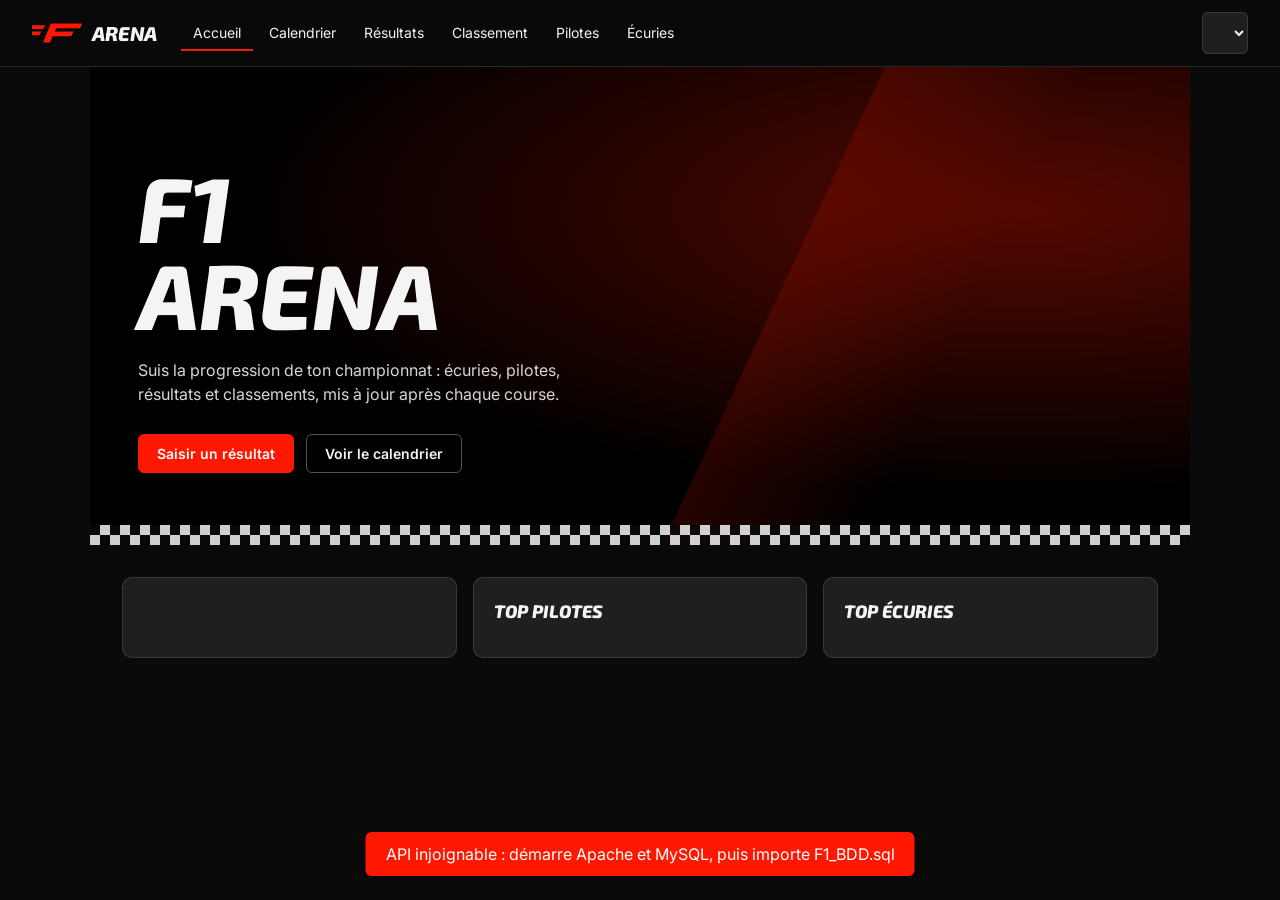
==== commit adb9d235: "Feat: Final commit for the V1" ====
--- a/index.html
+++ b/index.html
@@ -1,6 +1,6 @@
 <!doctype html>
 <html lang="fr"><head><meta charset="utf-8"><meta name="viewport" content="width=device-width,initial-scale=1"><title>Accueil – Arena</title><link rel="stylesheet" href="css/style.css"></head>
 <body><header id="nav" class="top"></header>
-<main><section class="hero"><h1>Cours.<br>Marque.<br>Domine.</h1><p>Suis la progression de ton championnat : écuries, pilotes, résultats et classements, mis à jour après chaque course.</p><div class="cta"><a class="btn" href="results.html">Saisir un résultat</a><a class="btn ghost" href="calendar.html">Voir le calendrier</a></div></section>
+<main><section class="hero"><h1>F1<br>Arena</h1><p>Suis la progression de ton championnat : écuries, pilotes, résultats et classements, mis à jour après chaque course.</p><div class="cta"><a class="btn" href="results.html">Saisir un résultat</a><a class="btn ghost" href="calendar.html">Voir le calendrier</a></div></section>
 <section class="grid3"><div class="panel" id="next"></div><div class="panel"><h2>Top pilotes</h2><ol class="mini" id="topD"></ol></div><div class="panel"><h2>Top écuries</h2><ol class="mini" id="topT"></ol></div></section></main>
 <script src="js/common.js"></script><script src="js/index.js"></script></body></html>
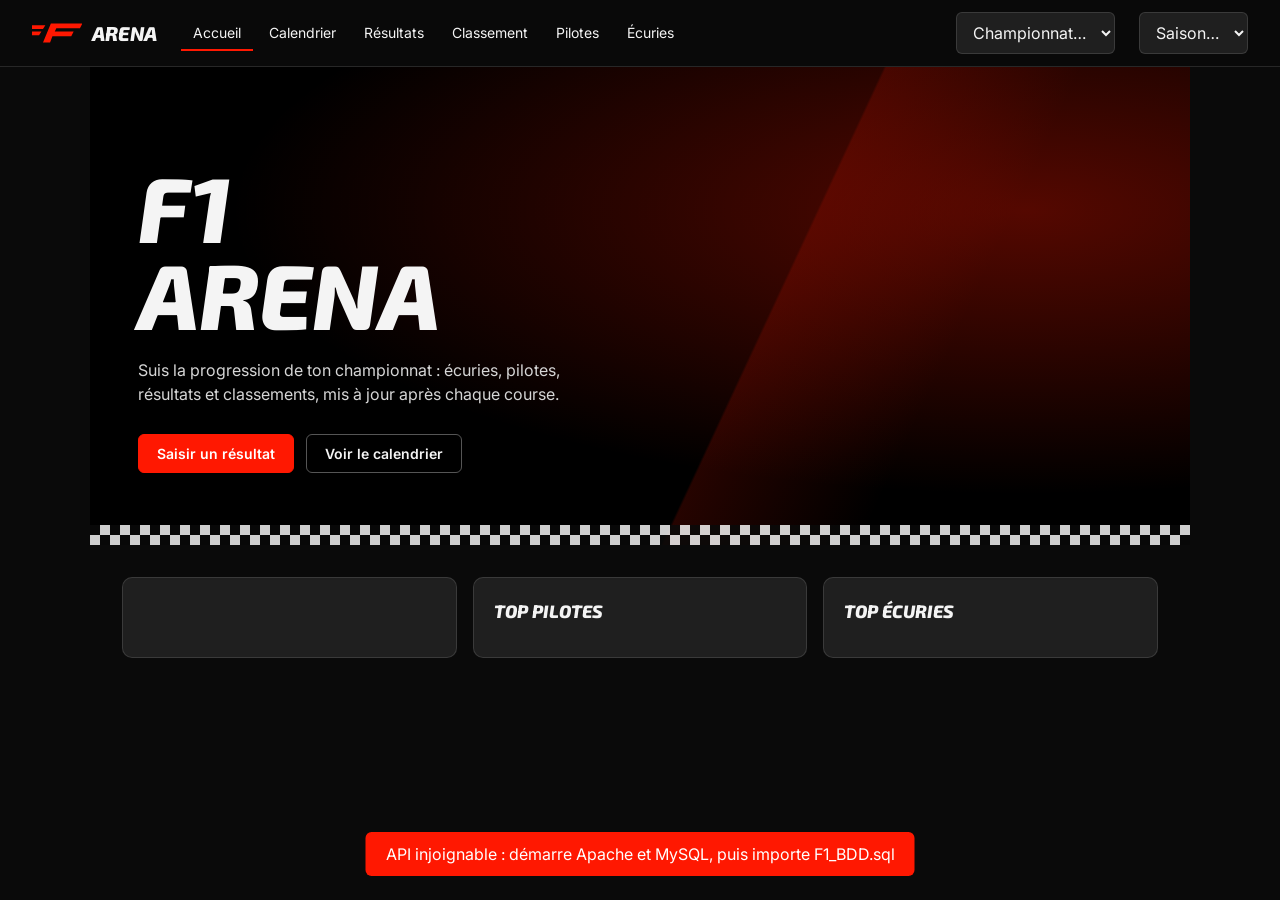
==== commit f69795aa: "Docs: Ajoue de DocString et modification du code pour de la lisibiliter" ====
--- a/index.html
+++ b/index.html
@@ -1,6 +1,60 @@
 <!doctype html>
-<html lang="fr"><head><meta charset="utf-8"><meta name="viewport" content="width=device-width,initial-scale=1"><title>Accueil – Arena</title><link rel="stylesheet" href="css/style.css"></head>
-<body><header id="nav" class="top"></header>
-<main><section class="hero"><h1>F1<br>Arena</h1><p>Suis la progression de ton championnat : écuries, pilotes, résultats et classements, mis à jour après chaque course.</p><div class="cta"><a class="btn" href="results.html">Saisir un résultat</a><a class="btn ghost" href="calendar.html">Voir le calendrier</a></div></section>
-<section class="grid3"><div class="panel" id="next"></div><div class="panel"><h2>Top pilotes</h2><ol class="mini" id="topD"></ol></div><div class="panel"><h2>Top écuries</h2><ol class="mini" id="topT"></ol></div></section></main>
-<script src="js/common.js"></script><script src="js/index.js"></script></body></html>
+<html lang="fr">
+  <head>
+    <meta charset="utf-8">
+    <meta name="viewport" content="width=device-width, initial-scale=1">
+
+    <title>Accueil – Arena</title>
+
+    <link rel="stylesheet" href="css/style.css">
+  </head>
+
+  <body>
+    <!-- Conteneur de navigation destiné au JavaScript. -->
+    <header id="nav" class="top"></header>
+
+    <main>
+      <!-- Présentation du championnat et accès aux actions principales. -->
+      <section class="hero">
+        <h1>
+          F1<br>
+          Arena
+        </h1>
+
+        <p>
+          Suis la progression de ton championnat : écuries, pilotes,
+          résultats et classements, mis à jour après chaque course.
+        </p>
+
+        <div class="cta">
+          <a class="btn" href="results.html">Saisir un résultat</a>
+          <a class="btn ghost" href="calendar.html">Voir le calendrier</a>
+        </div>
+      </section>
+
+      <!-- Tableau de bord : prochaine course et meilleurs classements. -->
+      <section class="grid3">
+        <!-- Emplacement réservé aux informations de la prochaine course. -->
+        <div class="panel" id="next"></div>
+
+        <div class="panel">
+          <h2>Top pilotes</h2>
+
+          <!-- Liste destinée à être remplie par le JavaScript. -->
+          <ol class="mini" id="topD"></ol>
+        </div>
+
+        <div class="panel">
+          <h2>Top écuries</h2>
+
+          <!-- Liste destinée à être remplie par le JavaScript. -->
+          <ol class="mini" id="topT"></ol>
+        </div>
+      </section>
+    </main>
+
+    <!-- Conserver cet ordre pour les éventuelles dépendances entre scripts. -->
+    <script src="js/common.js"></script>
+    <script src="js/index.js"></script>
+  </body>
+</html>
--- a/css/style.css
+++ b/css/style.css
@@ -1,56 +1,605 @@
 @import url('https://fonts.googleapis.com/css2?family=Exo+2:ital,wght@1,800;1,900&family=Inter:wght@400;600&display=swap');
-:root{--red:#FF1801;--carbon:#0A0A0A;--track:#1F1F1F;--neutral:#F4F4F4;--line:#ffffff1f;--mut:#9b9b9b}
-*{box-sizing:border-box;margin:0}
-body{background:var(--carbon);color:var(--neutral);font:16px/1.5 Inter,system-ui,sans-serif;min-height:100vh}
-h1,h2,h3,.brand b,.num,.big{font-family:'Exo 2','Formula',Impact,sans-serif;font-style:italic;font-weight:800;text-transform:uppercase}
-a{color:var(--red)}
-:focus-visible{outline:2px solid var(--red);outline-offset:2px}
-.top{position:sticky;top:0;z-index:5;display:flex;align-items:center;gap:24px;padding:12px 32px;background:#0a0a0aee;backdrop-filter:blur(8px);border-bottom:1px solid var(--line)}
-.brand{display:flex;align-items:center;gap:10px;color:var(--neutral);text-decoration:none;font-size:20px}
-.mark{height:22px;fill:var(--red)}
-.top nav{display:flex;gap:4px;flex:1;overflow-x:auto}
-.top nav a{color:var(--neutral);text-decoration:none;padding:6px 12px;font-size:14px;border-bottom:2px solid transparent;white-space:nowrap}
-.top nav a:hover{color:var(--red)}.top nav a.on{border-color:var(--red)}
-select,input{background:var(--track);color:var(--neutral);border:1px solid var(--line);border-radius:6px;padding:9px 12px;font:inherit;max-width:100%}
-select:focus,input:focus{border-color:var(--red);outline:none}
-input[type=color]{padding:2px;height:40px;width:60px}input[type=checkbox]{accent-color:var(--red);width:18px;height:18px}
-main{max-width:1100px;margin:0 auto;padding:32px}
-main>h1{font-size:clamp(28px,5vw,44px);margin-bottom:24px}
-h2{font-size:18px;margin-bottom:12px}
-.hero{position:relative;overflow:hidden;margin:-32px -32px 32px;padding:96px 48px 72px;background:radial-gradient(ellipse at 85% 30%,#ff180155,transparent 60%),linear-gradient(115deg,transparent 60%,#ff180126 60.2%,transparent 75%),#000}
-.hero::after{content:"";position:absolute;inset:auto 0 0;height:20px;background:conic-gradient(#f4f4f4 25%,#0a0a0a 0 50%,#f4f4f4 0 75%,#0a0a0a 0) 0 0/20px 20px;opacity:.85}
-.hero h1{font-size:clamp(44px,9vw,92px);line-height:.95}.hero p{max-width:46ch;margin:20px 0 28px;color:#d6d6d6}
-.cta{display:flex;gap:12px;flex-wrap:wrap}
-.btn,button{background:var(--red);color:#fff;border:1px solid var(--red);border-radius:6px;padding:10px 18px;font:600 14px Inter,sans-serif;cursor:pointer;text-decoration:none;display:inline-block}
-.btn:hover,button:hover{filter:brightness(1.15)}
-.ghost,button.ghost,.acts button,button[type=reset]{background:transparent;color:var(--neutral);border-color:#ffffff55}
-.acts button.del{color:#ff7a6e;border-color:#ff7a6e55}.small{padding:6px 12px;margin-top:10px}
-.grid3{display:grid;grid-template-columns:repeat(auto-fit,minmax(280px,1fr));gap:16px}
-.panel,.card,form.panel{background:var(--track);border:1px solid var(--line);border-radius:10px;padding:20px}
-form.panel{display:flex;flex-wrap:wrap;gap:12px;align-items:end;margin-bottom:24px}
-form label{display:flex;flex-direction:column;gap:4px;font-size:13px;color:var(--mut)}
-form label.row{flex-direction:row;align-items:center;color:var(--neutral);gap:8px}
-.big{font-size:26px;line-height:1.1}.mut{color:var(--mut)}
-.mini{list-style:none;padding:0}.mini li{display:flex;align-items:center;gap:10px;padding:8px 0;border-top:1px solid var(--line)}
-.mini i{font:italic 800 14px 'Exo 2',sans-serif;color:var(--red);width:16px}.mini span{flex:1}
-em.dot,.mini em{display:inline-block;width:10px;height:10px;border-radius:2px;margin-right:8px;transform:skewX(-20deg)}
-.card{display:flex;align-items:center;gap:16px;margin-bottom:10px;border-left:4px solid var(--c,var(--red))}
-.card>div:nth-child(2){flex:1;min-width:0}.card p{color:var(--mut);font-size:14px}
-.num{font-size:28px;color:var(--red);min-width:44px;text-align:center}
-.bar{width:6px;align-self:stretch;background:var(--c);transform:skewX(-20deg)}
-.acts{display:flex;gap:8px;flex-wrap:wrap}.acts button{padding:6px 12px}
-.tag{background:var(--red);padding:1px 8px;border-radius:3px;font-size:12px;color:#fff}
-.empty{color:var(--mut);padding:16px 0}
-.wrap{overflow-x:auto}table{width:100%;border-collapse:collapse}
-th{text-align:left;font-size:12px;color:var(--mut);font-weight:600;padding:8px 12px;border-bottom:1px solid var(--line)}
-td{padding:12px;border-bottom:1px solid var(--line)}td small{color:var(--mut)}
-tr.r1 td:first-child{color:#ffd24a}tr.r2 td:first-child{color:#c4c9cf}tr.r3 td:first-child{color:#d98a4a}
-tr:hover td{background:#ffffff08}td b{font-family:'Exo 2',sans-serif;font-style:italic;font-size:18px}
-.tabs{display:flex;gap:8px;margin-bottom:16px}.tabs button{background:transparent;border-color:var(--line);color:var(--mut)}
-.tabs button.on{color:#fff;border-color:var(--red);background:#ff180122}
-.pos-grid{display:grid;grid-template-columns:repeat(auto-fill,minmax(230px,1fr));gap:10px;margin:16px 0}
-.pos{display:flex;flex-direction:row!important;align-items:center;gap:10px}.pos span{font:italic 800 16px 'Exo 2',sans-serif;color:var(--red);width:34px}.pos select{flex:1}
-section.block{margin-top:40px}#toast{position:fixed;bottom:24px;left:50%;transform:translate(-50%,20px);background:var(--neutral);color:#000;padding:10px 20px;border-radius:6px;opacity:0;pointer-events:none;transition:.2s;z-index:9}
-#toast.show{opacity:1;transform:translate(-50%,0)}#toast.bad{background:var(--red);color:#fff}
-@media(max-width:700px){.top{padding:10px 16px;flex-wrap:wrap;gap:8px}main{padding:20px 16px}.hero{margin:-20px -16px 24px;padding:56px 20px 48px}.card{flex-wrap:wrap}}
-@media(prefers-reduced-motion:reduce){*{transition:none!important}}
+
+/* ==========================================================================
+   Thème
+   Modifier ces variables pour adapter les couleurs générales du site.
+   ========================================================================== */
+
+:root {
+  --red: #FF1801;
+  --carbon: #0A0A0A;
+  --track: #1F1F1F;
+  --neutral: #F4F4F4;
+  --line: #ffffff1f;
+  --mut: #9b9b9b;
+}
+
+/* ==========================================================================
+   Styles de base et typographie
+   ========================================================================== */
+
+* {
+  box-sizing: border-box;
+  margin: 0;
+}
+
+body {
+  background: var(--carbon);
+  color: var(--neutral);
+  font: 16px/1.5 Inter, system-ui, sans-serif;
+  min-height: 100vh;
+}
+
+h1,
+h2,
+h3,
+.brand b,
+.num,
+.big {
+  font-family: 'Exo 2', 'Formula', Impact, sans-serif;
+  font-style: italic;
+  font-weight: 800;
+  text-transform: uppercase;
+}
+
+a {
+  color: var(--red);
+}
+
+/* Indicateur de focus, notamment pour la navigation au clavier. */
+:focus-visible {
+  outline: 2px solid var(--red);
+  outline-offset: 2px;
+}
+
+/* ==========================================================================
+   Barre de navigation
+   ========================================================================== */
+
+.top {
+  position: sticky;
+  top: 0;
+  z-index: 5;
+  display: flex;
+  align-items: center;
+  gap: 24px;
+  padding: 12px 32px;
+  background: #0a0a0aee;
+  backdrop-filter: blur(8px);
+  border-bottom: 1px solid var(--line);
+}
+
+.brand {
+  display: flex;
+  align-items: center;
+  gap: 10px;
+  color: var(--neutral);
+  text-decoration: none;
+  font-size: 20px;
+}
+
+.mark {
+  height: 22px;
+  fill: var(--red);
+}
+
+/* Défilement horizontal si les liens dépassent la largeur disponible. */
+.top nav {
+  display: flex;
+  gap: 4px;
+  flex: 1;
+  overflow-x: auto;
+}
+
+.top nav a {
+  color: var(--neutral);
+  text-decoration: none;
+  padding: 6px 12px;
+  font-size: 14px;
+  border-bottom: 2px solid transparent;
+  white-space: nowrap;
+}
+
+.top nav a:hover {
+  color: var(--red);
+}
+
+.top nav a.on {
+  border-color: var(--red);
+}
+
+/* ==========================================================================
+   Champs de saisie
+   ========================================================================== */
+
+select,
+input {
+  background: var(--track);
+  color: var(--neutral);
+  border: 1px solid var(--line);
+  border-radius: 6px;
+  padding: 9px 12px;
+  font: inherit;
+  max-width: 100%;
+}
+
+select:focus,
+input:focus {
+  border-color: var(--red);
+  outline: none;
+}
+
+input[type=color] {
+  padding: 2px;
+  height: 40px;
+  width: 60px;
+}
+
+input[type=checkbox] {
+  accent-color: var(--red);
+  width: 18px;
+  height: 18px;
+}
+
+/* ==========================================================================
+   Contenu principal
+   ========================================================================== */
+
+main {
+  max-width: 1100px;
+  margin: 0 auto;
+  padding: 32px;
+}
+
+main > h1 {
+  font-size: clamp(28px, 5vw, 44px);
+  margin-bottom: 24px;
+}
+
+h2 {
+  font-size: 18px;
+  margin-bottom: 12px;
+}
+
+/* ==========================================================================
+   Bannière d'accueil
+   ========================================================================== */
+
+.hero {
+  position: relative;
+  overflow: hidden;
+  margin: -32px -32px 32px;
+  padding: 96px 48px 72px;
+  background:
+    radial-gradient(
+      ellipse at 85% 30%,
+      #ff180155,
+      transparent 60%
+    ),
+    linear-gradient(
+      115deg,
+      transparent 60%,
+      #ff180126 60.2%,
+      transparent 75%
+    ),
+    #000;
+}
+
+/* Bande décorative en damier au bas de la bannière. */
+.hero::after {
+  content: "";
+  position: absolute;
+  inset: auto 0 0;
+  height: 20px;
+  background:
+    conic-gradient(
+      #f4f4f4 25%,
+      #0a0a0a 0 50%,
+      #f4f4f4 0 75%,
+      #0a0a0a 0
+    ) 0 0 / 20px 20px;
+  opacity: .85;
+}
+
+.hero h1 {
+  font-size: clamp(44px, 9vw, 92px);
+  line-height: .95;
+}
+
+.hero p {
+  max-width: 46ch;
+  margin: 20px 0 28px;
+  color: #d6d6d6;
+}
+
+/* ==========================================================================
+   Boutons et groupes d'actions
+   ========================================================================== */
+
+.cta {
+  display: flex;
+  gap: 12px;
+  flex-wrap: wrap;
+}
+
+.btn,
+button {
+  background: var(--red);
+  color: #fff;
+  border: 1px solid var(--red);
+  border-radius: 6px;
+  padding: 10px 18px;
+  font: 600 14px Inter, sans-serif;
+  cursor: pointer;
+  text-decoration: none;
+  display: inline-block;
+}
+
+.btn:hover,
+button:hover {
+  filter: brightness(1.15);
+}
+
+/* Variante secondaire, également utilisée pour les boutons de réinitialisation. */
+.ghost,
+button.ghost,
+.acts button,
+button[type=reset] {
+  background: transparent;
+  color: var(--neutral);
+  border-color: #ffffff55;
+}
+
+.acts button.del {
+  color: #ff7a6e;
+  border-color: #ff7a6e55;
+}
+
+.small {
+  padding: 6px 12px;
+  margin-top: 10px;
+}
+
+/* ==========================================================================
+   Grilles, panneaux et formulaires
+   ========================================================================== */
+
+/* Le nombre de colonnes dépend de la largeur disponible. */
+.grid3 {
+  display: grid;
+  grid-template-columns: repeat(auto-fit, minmax(280px, 1fr));
+  gap: 16px;
+}
+
+.panel,
+.card,
+form.panel {
+  background: var(--track);
+  border: 1px solid var(--line);
+  border-radius: 10px;
+  padding: 20px;
+}
+
+form.panel {
+  display: flex;
+  flex-wrap: wrap;
+  gap: 12px;
+  align-items: end;
+  margin-bottom: 24px;
+}
+
+form label {
+  display: flex;
+  flex-direction: column;
+  gap: 4px;
+  font-size: 13px;
+  color: var(--mut);
+}
+
+/* Présentation horizontale pour les labels contenant une case à cocher. */
+form label.row {
+  flex-direction: row;
+  align-items: center;
+  color: var(--neutral);
+  gap: 8px;
+}
+
+/* ==========================================================================
+   Textes et listes compactes
+   ========================================================================== */
+
+.big {
+  font-size: 26px;
+  line-height: 1.1;
+}
+
+.mut {
+  color: var(--mut);
+}
+
+.mini {
+  list-style: none;
+  padding: 0;
+}
+
+.mini li {
+  display: flex;
+  align-items: center;
+  gap: 10px;
+  padding: 8px 0;
+  border-top: 1px solid var(--line);
+}
+
+.mini i {
+  font: italic 800 14px 'Exo 2', sans-serif;
+  color: var(--red);
+  width: 16px;
+}
+
+.mini span {
+  flex: 1;
+}
+
+/* Repères colorés : leur couleur peut être définie ailleurs. */
+em.dot,
+.mini em {
+  display: inline-block;
+  width: 10px;
+  height: 10px;
+  border-radius: 2px;
+  margin-right: 8px;
+  transform: skewX(-20deg);
+}
+
+/* ==========================================================================
+   Cartes, numéros et badges
+   ========================================================================== */
+
+.card {
+  display: flex;
+  align-items: center;
+  gap: 16px;
+  margin-bottom: 10px;
+
+  /* --c personnalise la bordure ; le rouge sert de valeur de repli. */
+  border-left: 4px solid var(--c, var(--red));
+}
+
+.card > div:nth-child(2) {
+  flex: 1;
+  min-width: 0;
+}
+
+.card p {
+  color: var(--mut);
+  font-size: 14px;
+}
+
+.num {
+  font-size: 28px;
+  color: var(--red);
+  min-width: 44px;
+  text-align: center;
+}
+
+/* Barre décorative utilisant la variable locale --c. */
+.bar {
+  width: 6px;
+  align-self: stretch;
+  background: var(--c);
+  transform: skewX(-20deg);
+}
+
+.acts {
+  display: flex;
+  gap: 8px;
+  flex-wrap: wrap;
+}
+
+.acts button {
+  padding: 6px 12px;
+}
+
+.tag {
+  background: var(--red);
+  padding: 1px 8px;
+  border-radius: 3px;
+  font-size: 12px;
+  color: #fff;
+}
+
+.empty {
+  color: var(--mut);
+  padding: 16px 0;
+}
+
+/* ==========================================================================
+   Tableaux et classements
+   ========================================================================== */
+
+/* Autorise le défilement horizontal des contenus trop larges. */
+.wrap {
+  overflow-x: auto;
+}
+
+table {
+  width: 100%;
+  border-collapse: collapse;
+}
+
+th {
+  text-align: left;
+  font-size: 12px;
+  color: var(--mut);
+  font-weight: 600;
+  padding: 8px 12px;
+  border-bottom: 1px solid var(--line);
+}
+
+td {
+  padding: 12px;
+  border-bottom: 1px solid var(--line);
+}
+
+td small {
+  color: var(--mut);
+}
+
+/* Couleurs du podium appliquées à la première cellule de chaque ligne. */
+tr.r1 td:first-child {
+  color: #ffd24a;
+}
+
+tr.r2 td:first-child {
+  color: #c4c9cf;
+}
+
+tr.r3 td:first-child {
+  color: #d98a4a;
+}
+
+tr:hover td {
+  background: #ffffff08;
+}
+
+td b {
+  font-family: 'Exo 2', sans-serif;
+  font-style: italic;
+  font-size: 18px;
+}
+
+/* ==========================================================================
+   Onglets de sélection du classement
+   ========================================================================== */
+
+.tabs {
+  display: flex;
+  gap: 8px;
+  margin-bottom: 16px;
+}
+
+.tabs button {
+  background: transparent;
+  border-color: var(--line);
+  color: var(--mut);
+}
+
+.tabs button.on {
+  color: #fff;
+  border-color: var(--red);
+  background: #ff180122;
+}
+
+/* ==========================================================================
+   Saisie des positions de course
+   ========================================================================== */
+
+.pos-grid {
+  display: grid;
+  grid-template-columns: repeat(2, minmax(0, 1fr));
+  gap: 10px;
+  margin: 16px 0;
+}
+
+/* Une seule colonne sur les écrans de 620 px ou moins. */
+@media (max-width: 620px) {
+  .pos-grid {
+    grid-template-columns: 1fr;
+  }
+}
+
+.pos {
+  display: flex;
+  flex-direction: row !important;
+  align-items: center;
+  gap: 10px;
+}
+
+.pos span {
+  font: italic 800 16px 'Exo 2', sans-serif;
+  color: var(--red);
+  width: 34px;
+}
+
+.pos select {
+  flex: 1;
+}
+
+/* ==========================================================================
+   Sections et informations contextuelles
+   ========================================================================== */
+
+section.block {
+  margin-top: 40px;
+}
+
+.title-note {
+  margin: 0 0 16px;
+  padding: 10px 14px;
+  border-left: 3px solid var(--red);
+  background: #ff180116;
+  color: #ddd;
+}
+
+/* ==========================================================================
+   Notification temporaire
+   .show affiche la notification ; .bad applique le style d'erreur.
+   ========================================================================== */
+
+#toast {
+  position: fixed;
+  bottom: 24px;
+  left: 50%;
+  transform: translate(-50%, 20px);
+  background: var(--neutral);
+  color: #000;
+  padding: 10px 20px;
+  border-radius: 6px;
+  opacity: 0;
+  pointer-events: none;
+  transition: .2s;
+  z-index: 9;
+}
+
+#toast.show {
+  opacity: 1;
+  transform: translate(-50%, 0);
+}
+
+#toast.bad {
+  background: var(--red);
+  color: #fff;
+}
+
+/* ==========================================================================
+   Adaptation aux petits écrans
+   ========================================================================== */
+
+@media (max-width: 700px) {
+  .top {
+    padding: 10px 16px;
+    flex-wrap: wrap;
+    gap: 8px;
+  }
+
+  main {
+    padding: 20px 16px;
+  }
+
+  /* Ajuste les marges négatives au nouveau padding du contenu principal. */
+  .hero {
+    margin: -20px -16px 24px;
+    padding: 56px 20px 48px;
+  }
+
+  .card {
+    flex-wrap: wrap;
+  }
+}
+
+/* Désactive les transitions si l'utilisateur demande moins de mouvement. */
+@media (prefers-reduced-motion: reduce) {
+  * {
+    transition: none !important;
+  }
+}
